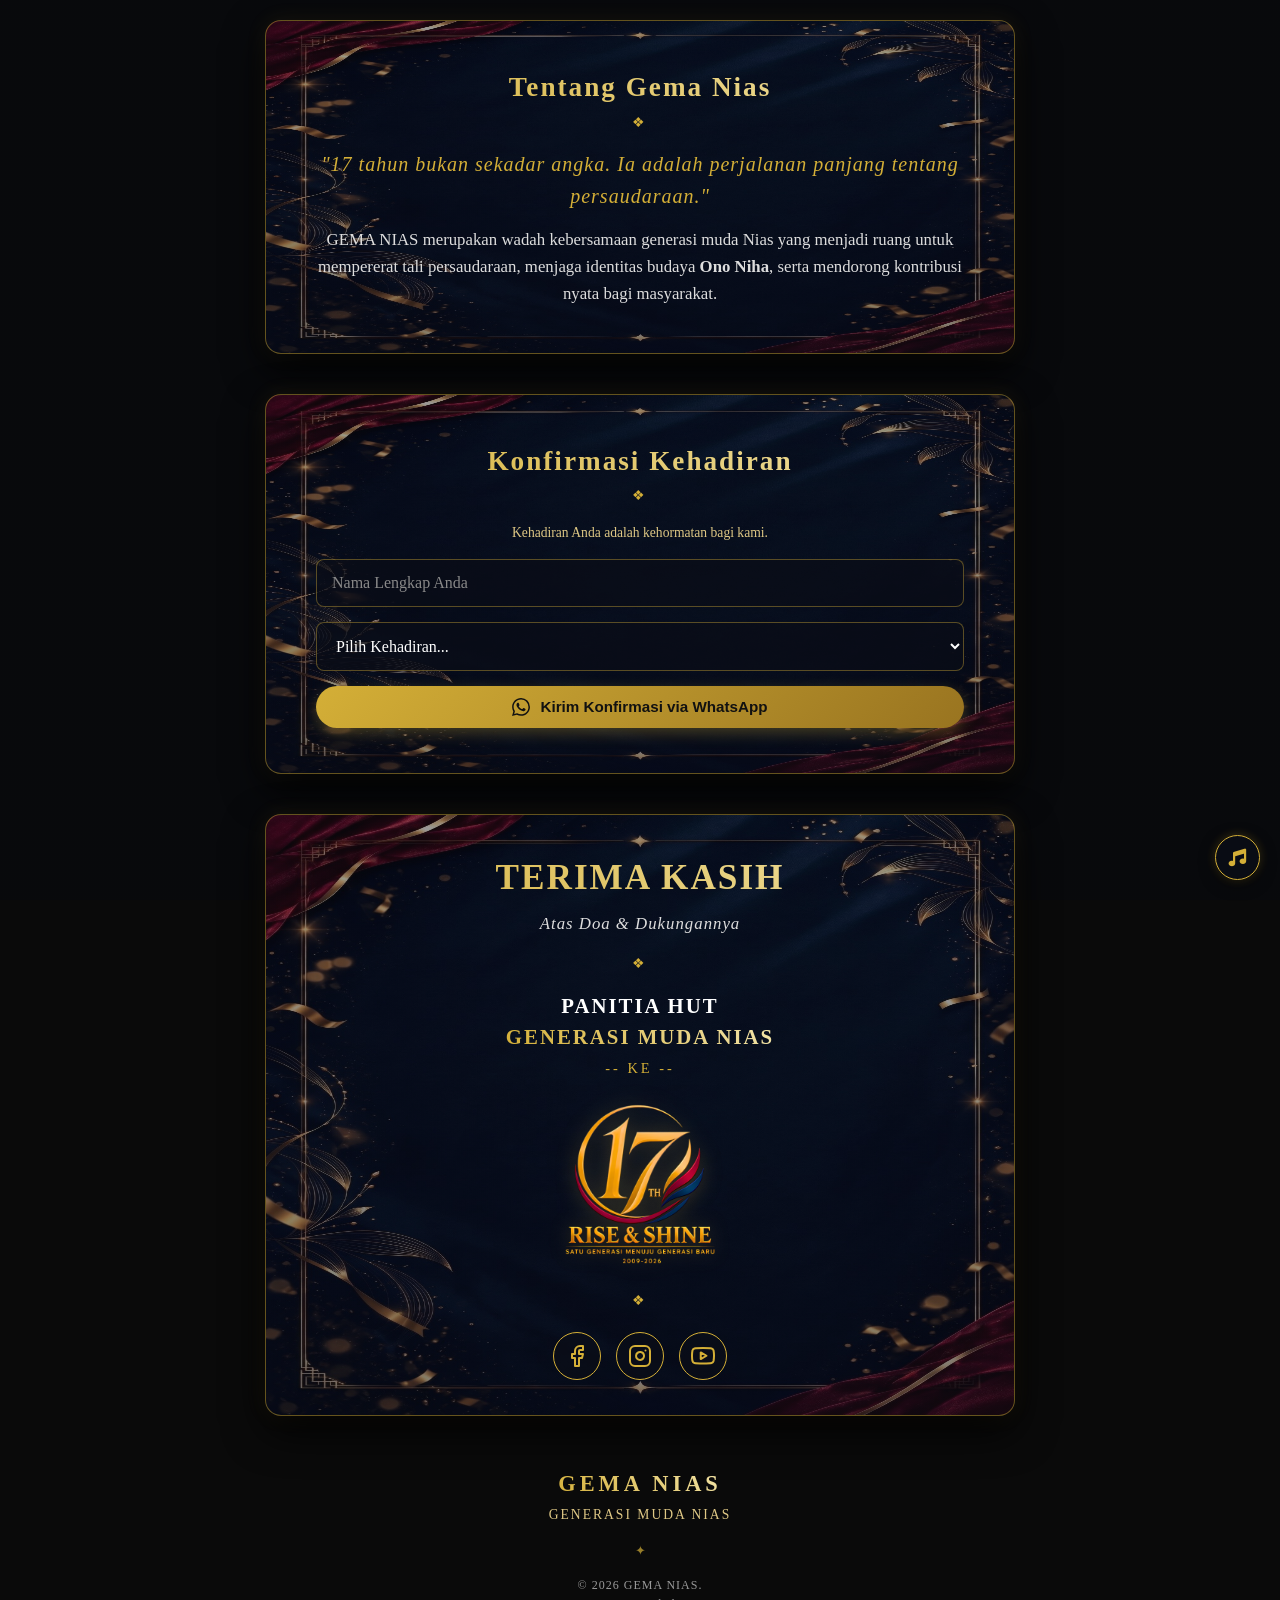
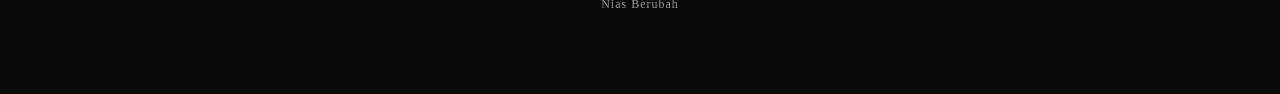
==== undangan.html @ 1c801df4 "Add files via upload" ====
<!DOCTYPE html>
<html lang="id">
<head>
    <meta charset="UTF-8">
    <meta name="viewport" content="width=device-width, initial-scale=1.0">
    <title>Perayaan HUT GEMA NIAS ke-17</title>
    <link rel="stylesheet" href="style.css">
    <link rel="stylesheet" href="https://cdnjs.cloudflare.com/ajax/libs/font-awesome/6.4.0/css/all.min.css">
</head>
<body>
 <!-- ISI UTAMA UNDANGAN -->
<main id="main-content" style="display: none;">
    
  <!-- SECTION 1: HERO / HALAMAN UTAMA SETELAH DIBUKA -->
<section class="main-hero reveal">
    <!-- Kartu Pembungkus Utama (Responsive untuk HP & Laptop) -->
    <div class="invitation-card">
        <div class="hero-content-box">
            
            <!-- 1. Judul Atas -->
            <span class="hero-subtitle">HARI ULANG TAHUN</span>
            <h1 class="hero-title gold-text">GENERASI MUDA NIAS</h1>
            <div class="divider-line"><span>-- KE 17 --</span></div>

            <!-- 2. Logo Besar dengan Lingkaran Emas Berputar -->
            <div class="hero-logo-container">
                <div class="gold-ring-glow"></div>
                <img src="assets/images/logo-hut-17.png" alt="Logo HUT GEMA NIAS 17" class="hero-main-logo">
            </div>

            <!-- 3. Animasi Pilar / Tema (Collaboration, Contribution, Celebration) -->
            <div class="animated-pillars">
                <span class="collab">COLLABORATION</span>
                <span class="dot">•</span>
                <span class="contrib">CONTRIBUTION</span>
                <span class="dot">•</span>
                <span class="celeb">CELEBRATION</span>
            </div>

            <!-- 4. Tanggal Acara -->
            <div class="event-date-badge">
                <i class="fa-solid fa-calendar-days"></i> 28 Oktober 2026
            </div>

        </div>
    </div>
</section>
 <!-- SECTION 2: JADWAL ACARA & COUNTDOWN -->
    <section class="full-screen-section reveal">
        <div class="invitation-card">
            
            <h2 class="section-heading gold-text">Acara Puncak</h2>
            <div class="divider-line"><span>❖</span></div>

         <!-- Detail Acara & Lokasi -->
<div class="event-details-box">
    <div class="event-item">
        <div class="event-icon-svg">
            <!-- Ikon Kalender Emas -->
            <svg viewBox="0 0 24 24" fill="none" stroke="currentColor" stroke-width="2" stroke-linecap="round" stroke-linejoin="round"><rect x="3" y="4" width="18" height="18" rx="2" ry="2"></rect><line x1="16" y1="2" x2="16" y2="6"></line><line x1="8" y1="2" x2="8" y2="6"></line><line x1="3" y1="10" x2="21" y2="10"></line><path d="M8 14h.01M12 14h.01M16 14h.01M8 18h.01M12 18h.01M16 18h.01"/></svg>
        </div>
        <div class="event-text">
            <h4>HARI / TANGGAL</h4>
            <p>Sabtu, 14 November 2026</p>
        </div>
    </div>

    <div class="event-item">
        <div class="event-icon-svg">
            <!-- Ikon Jam Emas -->
            <svg viewBox="0 0 24 24" fill="none" stroke="currentColor" stroke-width="2" stroke-linecap="round" stroke-linejoin="round"><circle cx="12" cy="12" r="10"></circle><polyline points="12 6 12 12 16 14"></polyline></svg>
        </div>
        <div class="event-text">
            <h4>WAKTU</h4>
            <p>13.00 WIB - Selesai</p>
        </div>
    </div>

    <div class="event-item">
        <div class="event-icon-svg">
            <!-- Ikon Lokasi / Peta Emas -->
            <svg viewBox="0 0 24 24" fill="none" stroke="currentColor" stroke-width="2" stroke-linecap="round" stroke-linejoin="round"><path d="M21 10c0 7-9 13-9 13s-9-6-9-13a9 9 0 0 1 18 0z"></path><circle cx="12" cy="10" r="3"></circle></svg>
        </div>
        <div class="event-text">
            <h4>LOKASI</h4>
            <p>City Harvest Church Medan<br><small>Jl. Harmonika Baru No 52, Padang Bulan</small></p>
        </div>
    </div>

    <!-- Tombol Google Maps Resmi -->
    <a href="https://www.google.com/maps/place/CITY+HARVEST+Church+MEDAN/@3.5554095,98.6434655,911m/data=!3m2!1e3!4b1!4m6!3m5!1s0x30312f003a114291:0x9191488897e44b9!8m2!3d3.5554095!4d98.6460404!16s%2Fg%2F11y3rdqqyr?entry=ttu&g_ep=EgoyMDI2MTEwOS4wIKXMDSoASAFQAw%3D%3D" target="_blank" class="btn-location">
        <svg style="width:16px; height:16px; margin-right:6px;" viewBox="0 0 24 24" fill="none" stroke="currentColor" stroke-width="2.5"><polygon points="3 6 9 3 15 6 21 3 21 18 15 21 9 18 3 21"></polygon><line x1="9" y1="3" x2="9" y2="18"></line><line x1="15" y1="6" x2="15" y2="21"></line></svg>
        Lihat Lokasi (Google Maps)
    </a>
</div>
          <!-- KOTAK COUNTDOWN TIMER KONTEN 2 -->
<div class="countdown-wrapper">
    <h3 class="countdown-title">Menuju Hari Puncak</h3>
    <div class="timer-grid">
        <div class="timer-box">
            <span id="days-2" class="timer-number">00</span>
            <span class="timer-label">Hari</span>
        </div>
        <div class="timer-box">
            <span id="hours-2" class="timer-number">00</span>
            <span class="timer-label">Jam</span>
        </div>
        <div class="timer-box">
            <span id="minutes-2" class="timer-number">00</span>
            <span class="timer-label">Menit</span>
        </div>
        <div class="timer-box">
            <span id="seconds-2" class="timer-number">00</span>
            <span class="timer-label">Detik</span>
        </div>
    </div>
    <p class="countdown-subtitle">Menuju HUT Gema Nias ke-17</p>
</div>
    </section>


    <!-- SECTION 3: GIFT / AMPLOP DIGITAL -->
    <section class="full-screen-section reveal">
        <div class="invitation-card">
            
            <h2 class="section-heading gold-text">GIFT</h2>
            <div class="divider-line"><span>❖</span></div>
            
            <p class="gift-description">
                Doa restu Anda merupakan karunia yang sangat berarti bagi kami. Namun jika Anda ingin memberikan tanda kasih atau dukungan dana untuk menyukseskan HUT Gema Nias ke-17, dapat disalurkan melalui:
            </p>

            <!-- Kartu Rekening Mandiri ala ATM -->
            <div class="atm-card">
                <div class="atm-header">
                    <span class="atm-bank">BANK MANDIRI</span>
                    <i class="fa-solid fa-credit-card"></i>
                </div>
                <div class="atm-body">
                    <p class="atm-label">Nomor Rekening</p>
                    <p id="rekening-num" class="atm-number">1060020916790</p>
                    <div class="atm-footer-info">
                        <span class="atm-holder">a.n. Irmina Jesiska Putri Bate'e</span>
                    </div>
                </div>
                <!-- Tombol Salin -->
                <button class="btn-salin" onclick="salinRekening()">
                    <i class="fa-regular fa-copy"></i> Salin Nomor Rekening
                </button>
            </div>

            <!-- Bagian QRIS -->
            <div class="qris-container">
                <p class="qris-title">Atau Scan QRIS</p>
                <div class="qris-image-box">
                    <!-- Ganti dengan nama file gambar QRIS Anda di folder assets/images/ -->
                    <img src="assets/images/qrish.png" alt="QRIS Gema Nias" id="qris-img" class="qris-img">
                </div>
                <!-- Tombol Unduh QRIS -->
                <a href="assets/images/qrish.png" download="QRIS-HUT17-GEMA-NIAS.png" class="btn-download-qris">
                    <i class="fa-solid fa-download"></i> Unduh Gambar QRIS
                </a>
            </div>

        </div>
    </section>


    <!-- SECTION 4: GALLERY / GALERI FOTO -->
    <section class="full-screen-section reveal">
        <div class="invitation-card gallery-card">
            
            <h2 class="section-heading gold-text">GALLERY</h2>
            <div class="divider-line"><span>❖</span></div>
            
            <p class="gallery-subtitle">Momen Kebersamaan & Perjalanan Gema Nias</p>

            <!-- Container Slider Galeri -->
            <div class="gallery-slider-container">
                  <div class="gallery-track" id="galleryTrack">
                    <!-- 15 Foto Galeri (Ganti nama file foto sesuai dengan file Anda di assets/images/) -->
                    <div class="gallery-slide"><img src="assets/images/ketiga.png" alt="Galeri 1"></div>
                    <div class="gallery-slide"><img src="assets/images/kedua.png" alt="Galeri 2"></div>
                    <div class="gallery-slide"><img src="assets/images/pertama.png" alt="Galeri 3"></div>
                    <div class="gallery-slide"><img src="assets/images/4.png" alt="Galeri 4"></div>
                    <div class="gallery-slide"><img src="assets/images/5.png" alt="Galeri 5"></div>
                    <div class="gallery-slide"><img src="assets/images/6.png" alt="Galeri 6"></div>
                    <div class="gallery-slide"><img src="assets/images/7.png" alt="Galeri 7"></div>
                    <div class="gallery-slide"><img src="assets/images/8.png" alt="Galeri 8"></div>
                    <div class="gallery-slide"><img src="assets/images/9.png" alt="Galeri 9"></div>
                    <div class="gallery-slide"><img src="assets/images/10.png" alt="Galeri 10"></div>
                    <div class="gallery-slide"><img src="assets/images/11.png" alt="Galeri 11"></div>
                    <div class="gallery-slide"><img src="assets/images/12.png" alt="Galeri 12"></div>
                    <div class="gallery-slide"><img src="assets/images/13.png" alt="Galeri 13"></div>
                    <div class="gallery-slide"><img src="assets/images/14.png" alt="Galeri 14"></div>
                    <div class="gallery-slide"><img src="assets/images/15.png" alt="Galeri 15"></div>
                </div>

             <!-- Tombol Navigasi Panah (< dan >) Menggunakan SVG -->
<button class="gallery-btn prev-btn" onclick="moveSlide(-1)">
    <svg viewBox="0 0 24 24" fill="none" stroke="currentColor" stroke-width="3" stroke-linecap="round" stroke-linejoin="round">
        <polyline points="15 18 9 12 15 6"></polyline>
    </svg>
</button>
<button class="gallery-btn next-btn" onclick="moveSlide(1)">
    <svg viewBox="0 0 24 24" fill="none" stroke="currentColor" stroke-width="3" stroke-linecap="round" stroke-linejoin="round">
        <polyline points="9 18 15 12 9 6"></polyline>
    </svg>
</button>

          <!-- Indikator Angka & Titik-titik (Dots) -->
            <div class="gallery-footer-nav">
                <div class="gallery-counter">
                    <span id="currentSlideNum">1</span> / 15
                </div>
                
                <!-- 15 Titik Indikator Manual (DIJAMIN MUNCUL) -->
                <div class="gallery-dots">
                    <div class="dot active" onclick="jumpSlide(0)"></div>
                    <div class="dot" onclick="jumpSlide(1)"></div>
                    <div class="dot" onclick="jumpSlide(2)"></div>
                    <div class="dot" onclick="jumpSlide(3)"></div>
                    <div class="dot" onclick="jumpSlide(4)"></div>
                    <div class="dot" onclick="jumpSlide(5)"></div>
                    <div class="dot" onclick="jumpSlide(6)"></div>
                    <div class="dot" onclick="jumpSlide(7)"></div>
                    <div class="dot" onclick="jumpSlide(8)"></div>
                    <div class="dot" onclick="jumpSlide(9)"></div>
                    <div class="dot" onclick="jumpSlide(10)"></div>
                    <div class="dot" onclick="jumpSlide(11)"></div>
                    <div class="dot" onclick="jumpSlide(12)"></div>
                    <div class="dot" onclick="jumpSlide(13)"></div>
                    <div class="dot" onclick="jumpSlide(14)"></div>
                </div>
            </div>

        </div>
    </section>
</main>
      
 
      <!-- SECTION 5: TENTANG GEMA NIAS -->
    <section class="full-screen-section reveal">
        <div class="invitation-card">
            <h2 class="section-heading gold-text">Tentang Gema Nias</h2>
            <div class="divider-line"><span>❖</span></div>
            
            <p class="about-quote">"17 tahun bukan sekadar angka. Ia adalah perjalanan panjang tentang persaudaraan."</p>
            
            <p class="about-desc">
                GEMA NIAS merupakan wadah kebersamaan generasi muda Nias yang menjadi ruang untuk mempererat tali persaudaraan, menjaga identitas budaya <strong>Ono Niha</strong>, serta mendorong kontribusi nyata bagi masyarakat.
            </p>
        </div>
    </section>

    <!-- SECTION 6: KONFIRMASI KEHADIRAN (RSVP) -->
    <section class="full-screen-section reveal">
        <div class="invitation-card">
            <h2 class="section-heading gold-text">Konfirmasi Kehadiran</h2>
            <div class="divider-line"><span>❖</span></div>
            
            <p class="rsvp-subtitle">Kehadiran Anda adalah kehormatan bagi kami.</p>
            
            <form id="rsvp-form" class="rsvp-form">
                <div class="input-group">
                    <input type="text" id="rsvp-name" placeholder="Nama Lengkap Anda" required>
                </div>
                <div class="input-group">
                    <select id="rsvp-status" required>
                        <option value="" disabled selected>Pilih Kehadiran...</option>
                        <option value="Hadir">Sedia Hadir</option>
                        <option value="Tidak Hadir">Maaf, Tidak Bisa Hadir</option>
                    </select>
                </div>
                <button type="submit" class="btn-rsvp">
                    <svg viewBox="0 0 24 24" fill="currentColor" width="18" height="18">
                        <path d="M17.472 14.382c-.297-.149-1.758-.867-2.03-.967-.273-.099-.471-.148-.67.15-.197.297-.767.966-.94 1.164-.173.199-.347.223-.644.075-.297-.15-1.255-.463-2.39-1.475-.888-.788-1.487-1.761-1.66-2.059-.173-.297-.018-.458.13-.606.134-.133.298-.347.446-.52.149-.174.198-.298.298-.497.099-.198.05-.371-.025-.52-.075-.149-.669-1.612-.916-2.207-.242-.579-.487-.5-.669-.51a12.8 12.8 0 0 0-.57-.01c-.198 0-.52.074-.792.372-.272.297-1.04 1.016-1.04 2.479 0 1.462 1.065 2.875 1.213 3.074.149.198 2.096 3.2 5.077 4.487.709.306 1.262.489 1.694.625.712.227 1.36.195 1.871.118.571-.085 1.758-.719 2.006-1.413.248-.694.248-1.289.173-1.413-.074-.124-.272-.198-.57-.347m-5.421 7.403h-.004a9.87 9.87 0 0 1-5.031-1.378l-.361-.214-3.741.982.998-3.648-.235-.374a9.86 9.86 0 0 1-1.51-5.26c.001-5.45 4.436-9.884 9.888-9.884 2.64 0 5.122 1.03 6.988 2.898a9.825 9.825 0 0 1 2.893 6.994c-.003 5.45-4.437 9.884-9.885 9.884m8.413-18.297A11.815 11.815 0 0 0 12.052 0C5.495 0 .16 5.335.157 11.892c0 2.096.547 4.142 1.588 5.945L.057 24l6.305-1.654a11.882 11.882 0 0 0 5.683 1.448h.005c6.554 0 11.89-5.335 11.893-11.893a11.821 11.821 0 0 0-3.48-8.413Z"/>
                    </svg>
                    Kirim Konfirmasi via WhatsApp
                </button>
            </form>
        </div>
    </section>

        <!-- SECTION 5: PENUTUP / TERIMA KASIH -->
    <section class="full-screen-section reveal">
        <div class="invitation-card closing-card">
            
            <h2 class="thank-you-heading gold-text">Terima Kasih</h2>
            <p class="thank-you-sub">Atas Doa & Dukungannya</p>
            
            <div class="divider-line" style="margin: 15px 0;"><span>❖</span></div>
            
            <h3 class="committee-text">PANITIA HUT<br><span class="gold-text">GENERASI MUDA NIAS</span></h3>
            <p class="ke-text">-- KE --</p>

            <!-- Logo GEMA NIAS 17 -->
            <div class="closing-logo-container">
                <img src="assets/images/logo-hut-17.png" alt="Logo HUT GEMA NIAS 17" class="closing-logo">
            </div>

            <div class="divider-line" style="margin: 15px 0;"><span>❖</span></div>

           <!-- Ikon Media Sosial Menggunakan SVG (Dijamin Muncul) -->
            <div class="social-media-links">
                
                <!-- Ikon Facebook -->
                <a href="#" target="_blank" class="social-icon" title="Facebook">
                    <svg viewBox="0 0 24 24" fill="none" stroke="currentColor" stroke-width="2" stroke-linecap="round" stroke-linejoin="round">
                        <path d="M18 2h-3a5 5 0 0 0-5 5v3H7v4h3v8h4v-8h3l1-4h-4V7a1 1 0 0 1 1-1h3z"></path>
                    </svg>
                </a>
                
                <!-- Ikon Instagram -->
                <a href="#" target="_blank" class="social-icon" title="Instagram">
                    <svg viewBox="0 0 24 24" fill="none" stroke="currentColor" stroke-width="2" stroke-linecap="round" stroke-linejoin="round">
                        <rect x="2" y="2" width="20" height="20" rx="5" ry="5"></rect>
                        <path d="M16 11.37A4 4 0 1 1 12.63 8 4 4 0 0 1 16 11.37z"></path>
                        <line x1="17.5" y1="6.5" x2="17.51" y2="6.5"></line>
                    </svg>
                </a>
                
                <!-- Ikon YouTube -->
                <a href="#" target="_blank" class="social-icon" title="YouTube">
                    <svg viewBox="0 0 24 24" fill="none" stroke="currentColor" stroke-width="2" stroke-linecap="round" stroke-linejoin="round">
                        <path d="M22.54 6.42a2.78 2.78 0 0 0-1.94-2C18.88 4 12 4 12 4s-6.88 0-8.6.46a2.78 2.78 0 0 0-1.94 2A29 29 0 0 0 1 11.75a29 29 0 0 0 .46 5.33A2.78 2.78 0 0 0 3.4 19c1.72.46 8.6.46 8.6.46s6.88 0 8.6-.46a2.78 2.78 0 0 0 1.94-2 29 29 0 0 0 .46-5.33 29 29 0 0 0-.46-5.33z"></path>
                        <polygon points="9.75 15.02 15.5 11.75 9.75 8.48 9.75 15.02"></polygon>
                    </svg>
                </a>

            </div>

        </div>
    </section>

       <!-- FOOTER / CATATAN KAKI -->
        <footer class="footer-section reveal">
            <h2 class="gold-text footer-title">GEMA NIAS</h2>
            <p class="footer-subtitle">Generasi Muda Nias</p>
            <div class="footer-divider"><span>✦</span></div>
            <p class="footer-copy">© 2026 GEMA NIAS.<br>Nias Berubah</p>
        </footer>
    </div>


    <!-- Audio Isi -->
    <audio id="bg-music" src="assets/audio/ono-niha.mp3" preload="auto" loop></audio>
    <button id="music-btn" class="music-toggle" title="Putar / Jeda Musik"><i class="fa-solid fa-music"></i></button>

    <script src="script.js"></script>
</body>
</html>
---- style.css ----
:root {
    --gold-primary: #D4AF37;
    --gold-light: #F3E5AB;
    --dark-bg: #0a0a0a;
    --text-light: #e0e0e0;
}

/* Fix Universal Selector */
* { 
    margin: 0; 
    padding: 0; 
    box-sizing: border-box; 
}

body { 
    font-family: 'Montserrat', sans-serif; 
    background-color: var(--dark-bg); 
    color: var(--text-light); 
    overflow-x: hidden; 
    line-height: 1.6;
}
/* --- BACKGROUND UTAMA BODY MENGGUNAKAN GAMBAR --- */
body {
    margin: 0;
    padding: 0;
    width: 100vw;
    min-height: 100vh;
    /* Memasang gambar background di seluruh body halaman */
    background-image: linear-gradient(rgba(5, 8, 15, 0.4), rgba(5, 8, 15, 0.4)), url('assets/images/lompat-batu-dekstop.jpg');
    background-size: cover;
    background-position: center;
    background-repeat: no-repeat;
    background-attachment: fixed; /* Membuat background tetap diam saat di-scroll */
    color: #fff;
    font-family: 'Cinzel', 'Times New Roman', serif;
    overflow-x: hidden;
}

/* --- PERBAIKAN JARAK ANTAR SECTION AGAR RAPAT & TIDAK KOSONG --- */
/* --- SECTION DIBUAT RAPAT DAN ELEGAN TANPA SPASI HITAM --- */
.full-screen-section {
    position: relative;
    width: 100%;
    min-height: auto;           /* Hapus paksaan 100vh agar tinggi menyesuaikan isi kartu */
    padding: 20px 15px;         /* Jarak atas dan bawah dibuat tipis */
    background: transparent;    /* Menyatukan background body */
    display: flex;
    align-items: center;
    justify-content: center;
    box-sizing: border-box;
}

/* Mengatur kontainer utama agar tidak ada jarak spasi hitam berlebih */
#main-content {
    width: 100%;
    display: none; /* Diatur otomatis oleh JS routing */
}

h1, h2 { 
    font-family: 'Playfair Display', serif; 
    font-weight: 700; 
}

.gold-text { 
    background: linear-gradient(45deg, var(--gold-primary), var(--gold-light));
    -webkit-background-clip: text;
    -webkit-text-fill-color: transparent;
}

/* --- COVER SECTION --- */

.cover-section { 
   
    min-height: 100dvh; /* Menggunakan dvh agar pas penuh di layar browser HP */
    display: flex; 
    align-items: center; 
    justify-content: center; 
    text-align: center; 
    padding: 35px 15px;
    overflow: hidden; 
    background-color: transparent;
}
/* --- KUNCI SCROLL DI HALAMAN UTAMA (COVER) --- */
body.cover-body {
    overflow: hidden; /* Mencegah halaman bisa digeser/scroll ke bawah */
    height: 100vh;    /* Pas memenuhi tinggi layar */
    margin: 0;
}

.cover-section {
    position: fixed;
    top: 0;
    left: 0;
    width: 100%;
    height: 100vh;
    overflow-y: auto; /* Agar konten di dalam cover tetap bisa digulir jika layarnya kecil */
    z-index: 9999;
}
/* Background Cover Cerah (Warna Asli Tanpa Overlay Gelap) */
.cover-bg-image {
    position: absolute;
    top: 0; left: 0; 
    width: 100%; height: 100%;
    background-size: cover;
    background-position: center;
    background-repeat: no-repeat;
    z-index: -1;
    transition: background-image 0.5s ease-in-out;
}
.cover-content {
    width: 100%;
    max-width: 750px;
    margin: auto;
}
/* Menghapus lapisan linear-gradient gelap */
.cover-bg-image::after {
    display: none;
}

/* Tipografi Cover & Text Shadows untuk Kontras Kecerahan */
.cover-content h1 { 
    font-size: clamp(1.05rem, 4.2vw, 2.8rem); /* Mengecil otomatis di layar sempit */
    color: var(--gold-primary); 
    letter-spacing: 0.8px; 
    margin: 6px 0; 
    text-transform: uppercase;
    white-space: nowrap;
    text-shadow: 0 4px 15px rgba(0, 0, 0, 0.85), 0 2px 4px rgba(0, 0, 0, 0.9);
}
.cover-content h1 {
    white-space: nowrap;
}
.cover-content h1 span {
    display: block;
    font-size: clamp(0.95rem, 3.5vw, 2rem);
    color: #fff;
    font-weight: 400;
    font-style: italic;
    margin-top: 2px;
}

.subtitle { 
    font-size: 1rem; 
    letter-spacing: 4px; 
    text-transform: uppercase; 
    color: var(--gold-light); 
    text-shadow: 0 2px 8px rgba(0, 0, 0, 0.85);
}

/* Box Tamu Undangan */
.guest-box {
    margin: 30px auto; 
    padding: 20px 40px;
    background: rgba(10, 10, 10, 0.65);
    border: 1px solid rgba(212, 175, 55, 0.5);
    border-radius: 12px;
    backdrop-filter: blur(8px);
    box-shadow: 0 10px 30px rgba(0, 0, 0, 0.6);
    max-width: 90%;
}

.guest-text { 
    font-size: 0.85rem; 
    letter-spacing: 1px; 
    margin-bottom: 5px; 
    text-shadow: 0 1px 4px rgba(0, 0, 0, 0.8);
}

.guest-box h2 { 
    font-size: 1.8rem; 
    color: #fff; 
    text-shadow: 0 2px 6px rgba(0, 0, 0, 0.8);
}

/* --- BUTTONS --- */
.btn-primary {
    background: rgba(10, 10, 10, 0.5);
    color: var(--gold-primary);
    border: 1px solid var(--gold-primary);
    padding: 15px 40px;
    font-family: 'Montserrat', sans-serif;
    font-size: 1rem; 
    letter-spacing: 2px;
    border-radius: 30px; 
    cursor: pointer;
    transition: all 0.4s ease;
    text-transform: uppercase;
    backdrop-filter: blur(4px);
    box-shadow: 0 4px 15px rgba(0, 0, 0, 0.5);
}

.btn-primary:hover {
    background: var(--gold-primary); 
    color: var(--dark-bg);
    box-shadow: 0 0 25px rgba(212, 175, 55, 0.7);
    transform: translateY(-3px);
}

/* --- ANIMASI TEKS MASUK (FADE UP) --- */
.fade-up { 
    opacity: 0; 
    transform: translateY(30px); 
    animation: fadeUpAnim 1s forwards cubic-bezier(0.2, 0.8, 0.2, 1); 
}
.delay-1 { animation-delay: 0.2s; }
.delay-2 { animation-delay: 0.4s; }
.delay-3 { animation-delay: 0.6s; }
.delay-4 { animation-delay: 0.8s; }

@keyframes fadeUpAnim {
    to { opacity: 1; transform: translateY(0); }
}

/* --- MAIN CONTENT & SCROLL REVEAL --- */
section { 
    padding: 100px 20px; 
    max-width: 800px; 
    margin: auto; 
    text-align: center; 
}

.lead-text { 
    font-size: 1.2rem; 
    font-style: italic; 
    color: var(--gold-light); 
    margin-bottom: 20px; 
}

/* Efek Kaca (Glassmorphism) & Ornamen Aksen Sudut */
.glass-panel {
    position: relative;
    background: rgba(255, 255, 255, 0.03);
    border: 1px solid rgba(212, 175, 55, 0.25);
    backdrop-filter: blur(10px);
    border-radius: 20px;
    padding: 50px 30px;
    box-shadow: 0 20px 40px rgba(0, 0, 0, 0.6);
}

.glass-panel::before, 
.glass-panel::after {
    content: '';
    position: absolute;
    width: 15px;
    height: 15px;
    border-color: var(--gold-primary);
    border-style: solid;
}

.glass-panel::before {
    top: 10px; 
    left: 10px;
    border-width: 2px 0 0 2px;
}

.glass-panel::after {
    bottom: 10px; 
    right: 10px;
    border-width: 0 2px 2px 0;
}

/* Scroll Animasi */
.reveal {
    opacity: 0;
    transform: translateY(40px); /* Mulai dari posisi sedikit di bawah */
    transition: opacity 0.8s cubic-bezier(0.16, 1, 0.3, 1), transform 0.8s cubic-bezier(0.16, 1, 0.3, 1);
}

.reveal.active { 
    opacity: 1; 
    transform: translateY(0); 
}

/* --- FORM & COUNTDOWN --- */
.timer-grid { 
    display: flex; 
    justify-content: center; 
    gap: 15px; 
    margin-top: 30px; 
}

.time-box { 
    background: rgba(0, 0, 0, 0.6); 
    border: 1px solid var(--gold-primary); 
    padding: 15px; 
    border-radius: 10px; 
    min-width: 80px; 
}

.time-box span { 
    display: block; 
    font-size: 2rem; 
    font-family: 'Playfair Display', serif; 
    color: var(--gold-primary); 
}

form { 
    display: flex; 
    flex-direction: column; 
    gap: 15px; 
    margin-top: 30px; 
}

input, select { 
    padding: 15px; 
    background: rgba(0, 0, 0, 0.4); 
    border: 1px solid rgba(255, 255, 255, 0.2); 
    color: #fff; 
    font-family: 'Montserrat', sans-serif; 
    border-radius: 8px; 
    outline: none;
}

input:focus, select:focus { 
    border-color: var(--gold-primary); 
}

/* Floating Music Toggle */
.music-toggle { 
    position: fixed; 
    bottom: 30px; 
    right: 30px; 
    z-index: 99; 
    width: 50px; 
    height: 50px; 
    border-radius: 50%; 
    background: rgba(212, 175, 55, 0.2); 
    border: 1px solid var(--gold-primary); 
    color: white; 
    cursor: pointer; 
    backdrop-filter: blur(5px); 
    animation: float 3s infinite ease-in-out; 
}

@keyframes float { 
    0% { transform: translateY(0); } 
    50% { transform: translateY(-10px); } 
    100% { transform: translateY(0); } 
}

/* Mobile Optimization */
@media (max-width: 430px) {
    .cover-content h1 { font-size: 2.2rem; }
    .cover-content h1 span { font-size: 1.5rem; }
    .timer-grid { gap: 10px; }
    .time-box { min-width: 60px; padding: 10px; }
    .time-box span { font-size: 1.5rem; }
}


/* --- WADAH LOGO DI TENGAH --- */
.logo-container {
    display: flex;
    justify-content: center;
    align-items: center;
    gap: 20px;
    margin-bottom: 15px;
}

.logo-img {
    height: 90px; /* Diperbesar agar lebih menonjol */
    width: auto;
    object-fit: contain;
    filter: drop-shadow(0 4px 10px rgba(0, 0, 0, 0.6));
    transition: transform 0.3s ease;
}
/* --- TIPOGRAFI & TEMA --- */
.cover-content h1 { 
    font-size: 2.8rem; 
    color: var(--gold-primary); 
    letter-spacing: 2px; 
    margin: 8px 0; 
    text-transform: uppercase;
    text-shadow: 0 4px 15px rgba(0, 0, 0, 0.85), 0 2px 4px rgba(0, 0, 0, 0.9);
}

.subtitle { 
    font-size: 0.95rem; 
    letter-spacing: 4px; 
    text-transform: uppercase; 
    color: var(--gold-light); 
    text-shadow: 0 2px 8px rgba(0, 0, 0, 0.85);
}

.theme-box {
    margin: 12px auto;
    padding: 8px 15px;
    border-top: 1px solid rgba(212, 175, 55, 0.4);
    border-bottom: 1px solid rgba(212, 175, 55, 0.4);
    max-width: 550px;
}

.theme-title {
    font-family: 'Playfair Display', serif;
    font-size: 1.25rem;
    font-weight: 700;
    letter-spacing: 2px;
    color: var(--gold-light);
    text-shadow: 0 2px 8px rgba(0, 0, 0, 0.9);
}

.theme-subtitle {
    font-size: 0.9rem;
    font-style: italic;
    color: #ffffff;
    margin-bottom: 4px;
    text-shadow: 0 2px 6px rgba(0, 0, 0, 0.9);
}

.pillars {
    font-size: 0.75rem;
    letter-spacing: 2px;
    text-transform: uppercase;
    color: var(--gold-primary);
    font-weight: 600;
}

/* --- COUNTDOWN TIMER COVER --- */
.cover-timer {
    display: flex;
    justify-content: center;
    gap: 10px;
    margin: 15px auto;
}

.cover-timer .time-box {
    background: linear-gradient(135deg, rgba(128, 0, 32, 0.8), rgba(10, 10, 30, 0.9));
    border: 1px solid var(--gold-primary);
    padding: 8px 12px;
    border-radius: 8px;
    min-width: 65px;
    box-shadow: 0 4px 15px rgba(0,0,0,0.5);
    backdrop-filter: blur(5px);
}

.cover-timer .time-box span {
    display: block;
    font-size: 1.4rem;
    font-family: 'Playfair Display', serif;
    color: var(--gold-light);
    font-weight: 700;
}

.cover-timer .time-box p {
    font-size: 0.7rem;
    color: #e0e0e0;
    text-transform: uppercase;
    margin: 0;
}

/* --- KOTAK NAMA TAMU & TOMBOL --- */
.guest-box {
    margin: 18px auto; 
    padding: 15px 30px;
    background: rgba(10, 10, 10, 0.65);
    border: 1px solid rgba(212, 175, 55, 0.5);
    border-radius: 12px;
    backdrop-filter: blur(8px);
    box-shadow: 0 10px 30px rgba(0, 0, 0, 0.6);
    max-width: 85%;
}

.guest-text { 
    font-size: 0.8rem; 
    letter-spacing: 1px; 
    margin-bottom: 4px; 
}

.guest-box h2 { 
    font-size: 1.6rem; 
    color: #fff; 
}

.btn-primary {
    background: rgba(10, 10, 10, 0.5);
    color: var(--gold-primary);
    border: 1px solid var(--gold-primary);
    padding: 12px 35px;
    font-family: 'Montserrat', sans-serif;
    font-size: 0.95rem; 
    letter-spacing: 2px;
    border-radius: 30px; 
    cursor: pointer;
    transition: all 0.4s ease;
    text-transform: uppercase;
    backdrop-filter: blur(4px);
    box-shadow: 0 4px 15px rgba(0, 0, 0, 0.5);
}

/* --- KHUSUS PENGATURAN HP / MOBILE (MAX-WIDTH: 430px) --- */
/* --- SPACING & JARAK ESTETIS KHUSUS HP (MAX-WIDTH: 767px) --- */
@media (max-width: 767px) {
    .cover-bg-image {
        background-size: 100% 100%; 
        background-position: center top;
    }

    .cover-section {
        padding: 20px 12px; 
        height: 100dvh; 
    }

    .logo-container {
        gap: 16px;
        margin-bottom: 10px; /* Memberikan jarak lega di bawah logo */
    }

    .logo-img { 
        height: 60px; 
    }

    .subtitle {
        font-size: 0.68rem;
        letter-spacing: 2.5px;
        margin-bottom: 4px;
    }

    .cover-content h1 { 
        font-size: clamp(1.15rem, 4.3vw, 1.45rem); 
        letter-spacing: 0.5px;
        margin: 6px 0 4px 0;
        padding: 0 5px;
    }

    .cover-content h1 span {
        font-size: clamp(1.02rem, 3.8vw, 1.3rem);
        margin-top: 3px;
    }

    .theme-box {
        margin: 10px auto; /* Jarak pas di atas & bawah kotak tema */
        padding: 6px 10px;
        max-width: 88%;
    }

    .theme-title {
        font-size: 0.85rem;
        letter-spacing: 1.5px;
    }

    .theme-subtitle {
        font-size: 0.68rem;
        margin-bottom: 2px;
    }

    .pillars {
        font-size: 0.55rem;
        letter-spacing: 1px;
    }

    .cover-timer {
        gap: 8px;
        margin: 12px auto; /* Jarak yang nyaman sebelum masuk kotak nama tamu */
    }

    .cover-timer .time-box { 
        min-width: 44px; 
        padding: 4px 2px; 
    }

    .cover-timer .time-box span { 
        font-size: 0.9rem; 
    }

    .cover-timer .time-box p {
        font-size: 0.52rem;
    }

    .guest-box {
        margin: 12px auto; /* Jarak pemisah yang rapi antara timer dan tombol */
        padding: 8px 14px;
        max-width: 85%;
    }

    .guest-text {
        font-size: 0.65rem;
        margin-bottom: 2px;
    }

    .guest-box h2 {
        font-size: 1.05rem;
    }

    .btn-primary {
        padding: 9px 22px;
        font-size: 0.72rem;
        margin-top: 6px;
    }
}

/* --- TOMBOL / LOGO MUSIK MELAYANG --- */
.music-toggle {
    position: fixed;
    bottom: 25px;
    right: 25px;
    z-index: 9999;
    background: linear-gradient(135deg, var(--gold-primary), #800020); /* Nuansa Emas & Maroon */
    color: #fff;
    border: 2px solid var(--gold-light);
    width: 50px;
    height: 50px;
    border-radius: 50%;
    display: flex;
    align-items: center;
    justify-content: center;
    font-size: 1.3rem;
    cursor: pointer;
    box-shadow: 0 4px 20px rgba(0, 0, 0, 0.6);
    transition: transform 0.3s ease, background 0.3s ease;
}

.music-toggle:hover {
    transform: scale(1.1);
}

/* Animasi Putar Saat Musik Menyala */
@keyframes spinLogo {
    0% { transform: rotate(0deg); }
    100% { transform: rotate(360deg); }
}

.music-toggle.playing {
    animation: spinLogo 4s linear infinite;
}
/* --- UKURAN LOGO UTAMA YANG RESPONSIF (HP & LAPTOP) --- */
.hero-logo-container {
    position: relative;
    width: 140px;  /* Ukuran default untuk HP */
    height: 140px;
    margin: 15px auto 25px auto;
    display: flex;
    align-items: center;
    justify-content: center;
}

.gold-ring-glow {
    position: absolute;
    width: 100%;
    height: 100%;
    border-radius: 50%;
    border: 2px dashed var(--gold-primary);
    box-shadow: 0 0 20px rgba(212, 175, 55, 0.4), inset 0 0 15px rgba(212, 175, 55, 0.3);
    animation: rotateRing 15s linear infinite;
}

@keyframes rotateRing {
    0% { transform: rotate(0deg); }
    100% { transform: rotate(360deg); }
}

.hero-main-logo {
    width: 110px;  /* Ukuran gambar logo di HP */
    height: 110px;
    object-fit: contain;
    filter: drop-shadow(0 4px 12px rgba(0,0,0,0.8));
    transition: transform 0.4s ease;
}

.hero-main-logo:hover {
    transform: scale(1.05);
}

/* --- PENYESUAIAN KHUSUS LAPTOP / LAYAR LEBIH BESAR --- */
@media (min-width: 768px) {
    .hero-logo-container {
        width: 190px;
        height: 190px;
    }
    
    .hero-main-logo {
        width: 150px;  /* Ukuran gambar logo pas di layar Laptop/PC */
        height: 150px;
    }
}

/* --- CONTAINER UTAMA & BACKGROUND KARTU --- */
.main-hero {
    position: relative;
    width: 100%;
    min-height: 100vh;
    /* Latar belakang luar menggunakan gambar yang sama dengan efek gelap & blur agar menyatu dan tidak kosong di laptop */
    background-image: linear-gradient(rgba(5, 8, 15, 0.85), rgba(5, 8, 15, 0.85)), url('assets/images/card.jpg');
    background-size: cover;
    background-position: center;
    display: flex;
    align-items: center;
    justify-content: center;
    padding: 25px 15px;
    overflow: hidden;
    color: #fff;
}
.main-hero {
   
    background-color: #05080f;
    display: flex;
    align-items: center;
    justify-content: center;
    padding: 20px;
    box-sizing: border-box;
    overflow-y: auto; /* Memastikan bisa di-scroll jika layar terlalu kecil */
    color: #fff;
}

/* --- KARTU UTAMA (RESPONSIF HP & LAPTOP) --- */
.invitation-card {
    position: relative;
    z-index: 2;
    background-image: linear-gradient(rgba(10, 15, 28, 0.4), rgba(10, 15, 28, 0.5)), url('assets/images/card.jpg');
    background-size: 100% 100%;
    background-position: center;
    background-repeat: no-repeat;
    border: 1px solid rgba(212, 175, 55, 0.45);
    border-radius: 16px;
    padding: 30px 20px;
    width: 100%;
    max-width: 420px;
    box-shadow: 0 15px 40px rgba(0, 0, 0, 0.85), 0 0 20px rgba(212, 175, 55, 0.1);
    text-align: center;
    margin: auto; /* Membantu memposisikan kartu tepat di tengah */
}

.hero-subtitle {
    font-size: 0.85rem;
    letter-spacing: 4px;
    color: #dfc885;
    font-weight: 500;
}

.hero-title {
    font-size: 1.8rem;
    font-weight: 700;
    letter-spacing: 2px;
    margin: 8px 0;
    background: linear-gradient(135deg, #fff 30%, var(--gold-primary) 100%);
    -webkit-background-clip: text;
    -webkit-text-fill-color: transparent;
}

.divider-line {
    font-size: 0.85rem;
    color: var(--gold-primary);
    margin-bottom: 15px;
    letter-spacing: 3px;
}

/* --- LOGO BESAR DENGAN LINGKARAN EMAS BERPUTAR --- */
.hero-logo-container {
    position: relative;
    width: 175px;  /* Pas untuk HP */
    height: 175px;
    margin: 15px auto 20px auto;
    display: flex;
    align-items: center;
    justify-content: center;
}

.gold-ring-glow {
    position: absolute;
    width: 100%;
    height: 100%;
    border-radius: 50%;
    border: 2px dashed var(--gold-primary);
    box-shadow: 0 0 20px rgba(212, 175, 55, 0.5), inset 0 0 15px rgba(212, 175, 55, 0.3);
    animation: rotateRing 18s linear infinite;
}

@keyframes rotateRing {
    0% { transform: rotate(0deg); }
    100% { transform: rotate(360deg); }
}

.hero-main-logo {
    width: 145px;  /* Ukuran pas agar tulisan di logo terbaca jelas */
    height: 145px;
    object-fit: contain;
    filter: drop-shadow(0 4px 12px rgba(0,0,0,0.8));
    transition: transform 0.4s ease;
}

.hero-main-logo:hover {
    transform: scale(1.05);
}

/* --- ANIMASI PILAR (WARNA-WARNI & ELEGAN) --- */
.animated-pillars {
    display: flex;
    justify-content: center;
    align-items: center;
    gap: 8px;
    font-size: 0.75rem;
    font-weight: 700;
    letter-spacing: 1.5px;
    margin-bottom: 20px;
    text-transform: uppercase;
    animation: fadeInPillars 1.5s ease-in-out infinite alternate;
}

.animated-pillars .collab { color: #4facfe; }   /* Biru Elegan */
.animated-pillars .contrib { color: #f6d365; }  /* Kuning Keemasan */
.animated-pillars .celeb { color: #ff6b6b; }    /* Merah Maroon/Coral */
.animated-pillars .dot { color: var(--gold-primary); opacity: 0.6; }

@keyframes fadeInPillars {
    0% { opacity: 0.75; transform: scale(0.98); }
    100% { opacity: 1; transform: scale(1); }
}

/* --- BADGE TANGGAL ACARA --- */
.event-date-badge {
    background: linear-gradient(135deg, var(--gold-primary), #997420);
    color: #111;
    font-weight: 700;
    padding: 10px 22px;
    border-radius: 30px;
    font-size: 0.85rem;
    letter-spacing: 2px;
    box-shadow: 0 4px 15px rgba(212, 175, 55, 0.4);
    display: inline-flex;
    align-items: center;
    gap: 8px;
}

/* --- PENYESUAIAN KHUSUS LAYAR LAPTOP / PC AGAR LEBIH LEBAR & TIDAK BANYAK KOSONG --- */
@media (min-width: 768px) {
    .main-hero {
        padding: 40px 30px;
    }

    .invitation-card {
        max-width: 780px; /* Diperlebar di layar laptop agar proporsional dan mengisi layar dengan megah */
        padding: 60px 50px;
    }

    .hero-title {
        font-size: 2.4rem;
    }

    .hero-logo-container {
        width: 220px;
        height: 220px;
    }

    .hero-main-logo {
        width: 185px;
        height: 185px;
    }

    .animated-pillars {
        font-size: 0.9rem;
        gap: 15px;
    }
}
/* --- KHUSUS LAPTOP / PC AGAR TIDAK GANTUNG --- */
@media (min-width: 900px) {
    .main-hero {
        background-image: radial-gradient(circle, rgba(15, 22, 38, 0.85) 0%, rgba(3, 5, 10, 0.95) 100%), url('assets/images/bg-card-hut17.jpg');
        background-size: cover;
        background-position: center;
        padding: 40px 20px;
        min-height: 100vh;
    }

    .invitation-card {
        max-width: 750px;      /* Lebar proporsional di layar laptop */
        padding: 45px 50px;    /* Padding atas-bawah disesuaikan agar tidak terlalu tinggi dan tidak gantung */
    }

    .hero-title {
        font-size: 2.1rem;
        margin: 6px 0;
    }

    .hero-logo-container {
        width: 175px;
        height: 175px;
        margin: 10px auto 15px auto;
    }

    .hero-main-logo {
        width: 145px;
        height: 145px;
    }

    .animated-pillars {
        font-size: 0.8rem;
        margin-bottom: 15px;
    }
}
/* --- SECTION KEDUA & KARTU ACARA --- */
.countdown-section {
    position: relative;
    width: 100%;
    min-height: 100vh;
    background-image: linear-gradient(rgba(5, 8, 15, 0.5), rgba(5, 8, 15, 0.5)), url('assets/images/bg-card-hut17.jpg');
    background-size: cover;
    background-position: center;
    display: flex;
    align-items: center;
    justify-content: center;
    padding: 40px 15px;
    box-sizing: border-box;
    color: #fff;
}

.section-heading {
    font-size: 1.5rem;
    font-weight: 700;
    letter-spacing: 2px;
    margin-bottom: 5px;
    font-family: serif;
}

/* Kotak Detail Jadwal */
.event-details-box {
    display: flex;
    flex-direction: column;
    gap: 15px;
    margin: 20px 0;
    text-align: left;
    background: rgba(10, 14, 23, 0.6);
    border: 1px solid rgba(212, 175, 55, 0.3);
    padding: 20px;
    border-radius: 12px;
}

.event-item {
    display: flex;
    align-items: center;
    gap: 15px;
}

.event-icon {
    width: 40px;
    height: 40px;
    background: rgba(212, 175, 55, 0.15);
    border: 1px solid var(--gold-primary);
    border-radius: 50%;
    display: flex;
    align-items: center;
    justify-content: center;
    color: var(--gold-primary);
    font-size: 1rem;
    flex-shrink: 0;
}

.event-text h4 {
    font-size: 0.8rem;
    color: #bfa15f;
    text-transform: uppercase;
    letter-spacing: 1px;
    margin-bottom: 2px;
}

.event-text p {
    font-size: 0.95rem;
    color: #fff;
    font-weight: 600;
    margin: 0;
}

.event-text small {
    color: #ccc;
    font-weight: 400;
    font-size: 0.8rem;
}

/* Tombol Lihat Lokasi */
.btn-location {
    display: block;
    width: 100%;
    background: linear-gradient(135deg, var(--gold-primary), #997420);
    color: #111;
    text-align: center;
    padding: 10px;
    border-radius: 25px;
    font-weight: 700;
    text-decoration: none;
    font-size: 0.85rem;
    letter-spacing: 1px;
    margin-top: 5px;
    box-shadow: 0 4px 15px rgba(212, 175, 55, 0.3);
    transition: transform 0.3s ease;
}

.btn-location:hover {
    transform: scale(1.02);
}

/* Kotak Countdown Timer */
.countdown-wrapper {
    margin-top: 25px;
    background: rgba(10, 14, 23, 0.6);
    border: 1px solid rgba(212, 175, 55, 0.3);
    padding: 20px;
    border-radius: 12px;
    text-align: center;
}

.countdown-title {
    font-size: 1rem;
    color: var(--gold-primary);
    letter-spacing: 2px;
    margin-bottom: 15px;
    text-transform: uppercase;
    font-family: serif;
}

.timer-grid {
    display: grid;
    grid-template-columns: repeat(4, 1fr);
    gap: 8px;
    margin-bottom: 12px;
}

.timer-box {
    background: rgba(212, 175, 55, 0.1);
    border: 1px solid rgba(212, 175, 55, 0.4);
    border-radius: 8px;
    padding: 10px 5px;
    text-align: center;
}

.timer-number {
    display: block;
    font-size: 1.2rem;
    font-weight: 700;
    color: var(--gold-primary);
}

.timer-label {
    font-size: 0.65rem;
    color: #ddd;
    text-transform: uppercase;
    letter-spacing: 1px;
}

.countdown-subtitle {
    font-size: 0.75rem;
    color: #bfa15f;
    font-style: italic;
    margin: 0;
}

/* --- PENYESUAIAN KHUSUS LAPTOP UNTUK SECTION 2 --- */
@media (min-width: 900px) {
    .countdown-section .invitation-card {
        max-width: 860px;
        padding: 50px 70px;
    }

    .section-heading {
        font-size: 1.8rem;
    }

    .event-details-box {
        padding: 25px 30px;
        gap: 20px;
    }

    .event-icon {
        width: 48px;
        height: 48px;
        font-size: 1.15rem;
    }

    .event-text p {
        font-size: 1.05rem;
    }

    .timer-number {
        font-size: 1.6rem;
    }

    .timer-label {
        font-size: 0.75rem;
    }
}

/* --- PERNAH-PERNIK CANTIK KONTEN 2 --- */
.section-heading {
    font-size: 1.4rem;
    font-weight: 700;
    letter-spacing: 2px;
    margin-bottom: 2px;
    font-family: serif;
    color: var(--gold-primary);
}

.event-details-box {
    display: flex;
    flex-direction: column;
    gap: 10px;
    margin: 12px 0;
    text-align: left;
    background: rgba(10, 14, 23, 0.7);
    border: 1px solid rgba(212, 175, 55, 0.35);
    padding: 14px 16px;
    border-radius: 12px;
    box-shadow: inset 0 0 15px rgba(0, 0, 0, 0.5);
}

/* --- GAYA IKON BARU (TANPA LINGKARAN KOTAK) --- */
.event-item {
    display: flex;
    align-items: center;
    gap: 15px;
    margin-bottom: 15px;
}

.event-icon-img {
    font-size: 1.8rem;
    color: var(--gold-primary);
    width: 40px;
    text-align: center;
    flex-shrink: 0;
    filter: drop-shadow(0 2px 5px rgba(212, 175, 55, 0.4));
}

.event-text h4 {
    font-size: 0.75rem;
    color: #dfc885;
    letter-spacing: 1.5px;
    margin-bottom: 2px;
}

.event-text p {
    font-size: 0.95rem;
    color: #fff;
    font-weight: 600;
    margin: 0;
}

.event-icon {
    width: 36px;
    height: 36px;
    background: rgba(212, 175, 55, 0.15);
    border: 1px solid var(--gold-primary);
    border-radius: 50%;
    display: flex;
    align-items: center;
    justify-content: center;
    color: var(--gold-primary);
    font-size: 0.9rem;
    flex-shrink: 0;
}


.event-text small {
    color: #ccc;
    font-weight: 400;
    font-size: 0.75rem;
}

/* Tombol Lokasi Cantik */
.btn-location {
    display: flex;
    align-items: center;
    justify-content: center;
    gap: 8px;
    width: 100%;
    background: linear-gradient(135deg, var(--gold-primary), #997420);
    color: #111;
    text-align: center;
    padding: 9px;
    border-radius: 25px;
    font-weight: 700;
    text-decoration: none;
    font-size: 0.8rem;
    letter-spacing: 1px;
    margin-top: 5px;
    box-shadow: 0 4px 15px rgba(212, 175, 55, 0.3);
    transition: transform 0.3s ease;
}

.btn-location:hover {
    transform: scale(1.02);
}

/* Kotak Countdown Bergerak */
.countdown-wrapper {
    margin-top: 12px;
    background: rgba(10, 14, 23, 0.7);
    border: 1px solid rgba(212, 175, 55, 0.35);
    padding: 14px;
    border-radius: 12px;
    text-align: center;
}

.countdown-title {
    font-size: 0.9rem;
    color: var(--gold-primary);
    letter-spacing: 2px;
    margin-bottom: 10px;
    text-transform: uppercase;
    font-family: serif;
}

.timer-grid {
    display: grid;
    grid-template-columns: repeat(4, 1fr);
    gap: 8px;
    margin-bottom: 8px;
}

.timer-box {
    background: rgba(212, 175, 55, 0.1);
    border: 1px solid rgba(212, 175, 55, 0.4);
    border-radius: 8px;
    padding: 8px 4px;
    text-align: center;
}

.timer-number {
    display: block;
    font-size: 1.15rem;
    font-weight: 700;
    color: var(--gold-primary);
    text-shadow: 0 0 10px rgba(212, 175, 55, 0.4);
}

.timer-label {
    font-size: 0.6rem;
    color: #ddd;
    text-transform: uppercase;
    letter-spacing: 1px;
}

.countdown-subtitle {
    font-size: 0.7rem;
    color: #bfa15f;
    font-style: italic;
    margin: 0;
}

/* --- PENYESUAIAN KHUSUS LAPTOP --- */
@media (min-width: 900px) {
    .section-heading {
        font-size: 1.7rem;
    }

    .event-details-box {
        padding: 20px 25px;
        gap: 16px;
        margin: 15px 0;
    }

    .event-icon {
        width: 44px;
        height: 44px;
        font-size: 1.05rem;
    }

    .event-text p {
        font-size: 1rem;
    }

    .timer-number {
        font-size: 1.5rem;
    }

    .timer-label {
        font-size: 0.7rem;
    }
}
.event-icon-svg {
    width: 34px;
    height: 34px;
    color: var(--gold-primary, #d4af37);
    flex-shrink: 0;
    display: flex;
    align-items: center;
    justify-content: center;
    filter: drop-shadow(0 2px 6px rgba(212, 175, 55, 0.45));
}

.event-icon-svg svg {
    width: 28px;
    height: 28px;
}

/* --- GAYA KONTEN 3: GIFT & REKENING --- */
.gift-description {
    font-size: 0.8rem;
    color: #ddd;
    line-height: 1.4;
    margin-bottom: 12px;
}

/* Kartu ATM Mandiri */
.atm-card {
    background: linear-gradient(135deg, #121824 0%, #1a2233 100%);
    border: 1px solid rgba(212, 175, 55, 0.4);
    border-radius: 12px;
    padding: 15px 20px;
    margin: 10px 0;
    text-align: left;
    box-shadow: 0 8px 25px rgba(0, 0, 0, 0.6);
}

.atm-header {
    display: flex;
    justify-content: space-between;
    align-items: center;
    color: var(--gold-primary);
    font-size: 0.85rem;
    font-weight: 700;
    letter-spacing: 1px;
    margin-bottom: 8px;
}

.atm-label {
    font-size: 0.65rem;
    color: #bfa15f;
    text-transform: uppercase;
    margin: 0;
}

.atm-number {
    font-size: 1.25rem;
    font-weight: 700;
    color: #fff;
    letter-spacing: 2px;
    margin: 4px 0;
    font-family: monospace;
}

.atm-holder {
    font-size: 0.75rem;
    color: #ccc;
}

/* Tombol Salin */
.btn-salin {
    margin-top: 10px;
    width: 100%;
    background: rgba(212, 175, 55, 0.15);
    border: 1px solid var(--gold-primary);
    color: var(--gold-primary);
    padding: 7px;
    border-radius: 6px;
    font-size: 0.75rem;
    font-weight: 600;
    cursor: pointer;
    transition: all 0.3s ease;
    display: flex;
    align-items: center;
    justify-content: center;
    gap: 6px;
}

.btn-salin:hover {
    background: var(--gold-primary);
    color: #111;
}

/* Kotak QRIS */
.qris-container {
    margin-top: 15px;
    background: rgba(10, 14, 23, 0.6);
    border: 1px solid rgba(212, 175, 55, 0.3);
    padding: 12px;
    border-radius: 10px;
    text-align: center;
}

.qris-title {
    font-size: 0.75rem;
    color: var(--gold-primary);
    text-transform: uppercase;
    letter-spacing: 1px;
    margin-bottom: 8px;
}

.qris-image-box {
    width: 110px;
    height: 110px;
    margin: 0 auto 8px auto;
    background: #fff;
    padding: 6px;
    border-radius: 8px;
    box-shadow: 0 4px 15px rgba(0, 0, 0, 0.5);
}

.qris-img {
    width: 100%;
    height: 100%;
    object-fit: contain;
    border-radius: 4px;
}

/* Tombol Unduh QRIS */
.btn-download-qris {
    display: inline-flex;
    align-items: center;
    justify-content: center;
    gap: 6px;
    background: linear-gradient(135deg, var(--gold-primary), #997420);
    color: #111;
    text-decoration: none;
    padding: 6px 14px;
    border-radius: 20px;
    font-size: 0.7rem;
    font-weight: 700;
    letter-spacing: 0.5px;
    box-shadow: 0 3px 10px rgba(212, 175, 55, 0.3);
    transition: transform 0.2s ease;
}

.btn-download-qris:hover {
    transform: scale(1.03);
}

/* --- PENYESUAIAN KHUSUS LAPTOP --- */
@media (min-width: 900px) {
    .gift-description {
        font-size: 0.9rem;
    }
    .atm-number {
        font-size: 1.5rem;
    }
    .qris-image-box {
        width: 130px;
        height: 130px;
    }
}

/* --- GAYA KONTEN 4: GALERI FOTO --- */
.gallery-subtitle {
    font-size: 0.75rem;
    color: #ddd;
    margin-bottom: 12px;
    letter-spacing: 1px;
}

.gallery-slider-container {
    position: relative;
    width: 100%;
    max-width: 400px;
    height: 230px;
    margin: 0 auto;
    overflow: hidden;
    border-radius: 10px;
    border: 1px solid rgba(212, 175, 55, 0.4);
    box-shadow: 0 8px 25px rgba(0, 0, 0, 0.7);
    background: #000;
}

.gallery-track {
    display: flex;
    width: 100%;
    height: 100%;
    transition: transform 0.4s ease-in-out;
}

.gallery-slide {
    min-width: 100%;
    height: 100%;
    display: flex;
    align-items: center;
    justify-content: center;
}

.gallery-slide img {
    width: 100%;
    height: 100%;
    object-fit: cover;
}


/* Tombol Panah Navigasi Galeri (Tanpa Lingkaran) */
.gallery-btn {
    position: absolute;
    top: 50%;
    transform: translateY(-50%);
    background: transparent; /* Hilangkan latar belakang lingkaran */
    border: none;            /* Hilangkan garis tepi */
    color: rgba(255, 255, 255, 0.6); /* Warna putih agak transparan saat diam */
    cursor: pointer;
    display: flex;
    align-items: center;
    justify-content: center;
    font-size: 1.8rem;       /* Perbesar ukuran panahnya */
    transition: all 0.3s ease;
    z-index: 5;
    padding: 10px;
    text-shadow: 2px 2px 5px rgba(0, 0, 0, 0.8); /* Tambahkan bayangan agar terlihat jelas di atas foto terang */
}

/* Saat disentuh atau disorot (hover) warnanya menyala emas */
.gallery-btn:hover {
    color: var(--gold-primary);
    transform: translateY(-50%) scale(1.2); /* Sedikit membesar saat disorot */
}

.prev-btn { left: 5px; }
.next-btn { right: 5px; }

/* Khusus Layar Laptop (Panah Lebih Besar) */
@media (min-width: 900px) {
    .gallery-btn {
        font-size: 2.2rem;
    }
}
/* Indikator Nomor Slide */
.gallery-counter {
    margin-top: 10px;
    font-size: 0.8rem;
    color: var(--gold-primary);
    letter-spacing: 2px;
    font-weight: 600;
}

/* --- PENYESUAIAN KHUSUS LAPTOP UNTUK GALERI --- */
@media (min-width: 900px) {
    .gallery-slider-container {
        max-width: 580px;
        height: 340px;
    }
    .gallery-btn {
        width: 40px;
        height: 40px;
        font-size: 1rem;
    }
    .gallery-subtitle {
        font-size: 0.85rem;
    }
}

/* --- GAYA GALERI FOTO & INDIKATOR TITIK --- */
.gallery-subtitle {
    font-size: 0.75rem;
    color: #ddd;
    margin-bottom: 10px;
    letter-spacing: 1px;
}

.gallery-slider-container {
    position: relative;
    width: 100%;
    max-width: 400px;
    height: 230px;
    margin: 0 auto;
    overflow: hidden;
    border-radius: 10px;
    border: 1px solid rgba(212, 175, 55, 0.4);
    box-shadow: 0 8px 25px rgba(0, 0, 0, 0.7);
    background: #000;
}

.gallery-track {
    display: flex;
    width: 100%;
    height: 100%;
    transition: transform 0.4s ease-in-out;
}

.gallery-slide {
    min-width: 100%;
    height: 100%;
    display: flex;
    align-items: center;
    justify-content: center;
}

.gallery-slide img {
    width: 100%;
    height: 100%;
    object-fit: cover;
}

/* --- TOMBOL PANAH GALERI (MEMAKSA HILANGKAN LINGKARAN) --- */
.gallery-btn {
    position: absolute;
    top: 50%;
    transform: translateY(-50%);
    background: transparent !important;       /* Paksa latar belakang hilang */
    background-color: transparent !important; /* Paksa warna latar hilang */
    border: none !important;                  /* Paksa garis tepi hilang */
    box-shadow: none !important;              /* Paksa bayangan kotak hilang */
    color: rgba(255, 255, 255, 0.7);          /* Warna panah putih transparan */
    cursor: pointer;
    display: flex;
    align-items: center;
    justify-content: center;
    font-size: 2rem !important;               /* Ukuran panah diperbesar */
    z-index: 10;
    padding: 10px;
    text-shadow: 2px 2px 5px rgba(0, 0, 0, 0.8); /* Bayangan pada teks panahnya saja */
}
/* Mengatur ukuran ikon SVG panah */
.gallery-btn svg {
    width: 28px;
    height: 28px;
    filter: drop-shadow(2px 2px 4px rgba(0, 0, 0, 0.9)); /* Bayangan hitam tebal agar panah menonjol */
    transition: all 0.3s ease;
}

.gallery-btn:hover svg {
    stroke: var(--gold-primary); /* Panah berubah emas saat disorot */
}

/* Khusus Layar Laptop */
@media (min-width: 900px) {
    .gallery-btn svg {
        width: 38px;
        height: 38px;
    }
}

/* Efek saat panah disorot/disentuh */
.gallery-btn:hover {
    color: var(--gold-primary) !important;
    background: transparent !important;
    transform: translateY(-50%) scale(1.2);
}

.prev-btn { left: 5px; }
.next-btn { right: 5px; }

/* Khusus Layar Laptop */
@media (min-width: 900px) {
    .gallery-btn {
        font-size: 2.5rem !important;
    }
}

.gallery-btn:hover {
    background: var(--gold-primary);
    color: #111;
}

.prev-btn { left: 10px; }
.next-btn { right: 10px; }

/* Footer Navigasi (Angka & Titik) */
.gallery-footer-nav {
    margin-top: 10px;
    display: flex;
    flex-direction: column;
    align-items: center;
    gap: 6px;
}

.gallery-counter {
    font-size: 0.75rem;
    color: var(--gold-primary);
    letter-spacing: 2px;
    font-weight: 600;
}

/* Titik-titik (Dots) Indikator */
.gallery-dots {
    display: flex;
    flex-wrap: wrap;
    justify-content: center;
    gap: 4px;
    max-width: 320px;
}

.dot {
    width: 6px;
    height: 6px;
    background: rgba(212, 175, 55, 0.3);
    border-radius: 50%;
    cursor: pointer;
    transition: all 0.3s ease;
}

.dot.active {
    background: var(--gold-primary);
    width: 14px;
    border-radius: 4px;
}

/* --- PENYESUAIAN KHUSUS LAPTOP --- */
@media (min-width: 900px) {
    .gallery-slider-container {
        max-width: 580px;
        height: 340px;
    }
    .gallery-btn {
        width: 42px;
        height: 42px;
        font-size: 1rem;
    }
    .dot {
        width: 7px;
        height: 7px;
    }
    .dot.active {
        width: 18px;
    }
}

/* --- GAYA KONTEN 5: PENUTUP / TERIMA KASIH --- */
.closing-card {
    padding: 35px 20px;
}

.thank-you-heading {
    font-size: 1.6rem;
    font-family: serif;
    margin-bottom: 5px;
    letter-spacing: 2px;
    text-transform: uppercase;
}

.thank-you-sub {
    font-size: 0.85rem;
    color: #ddd;
    margin-bottom: 10px;
    font-style: italic;
    letter-spacing: 1px;
}

.committee-text {
    font-size: 1rem;
    color: #fff;
    line-height: 1.5;
    letter-spacing: 2px;
    margin-bottom: 5px;
}

.ke-text {
    font-size: 0.9rem;
    color: var(--gold-primary);
    letter-spacing: 3px;
    margin-bottom: 20px;
}

/* Penyesuaian Logo di Penutup */
.closing-logo-container {
    width: 140px;
    height: 140px;
    margin: 0 auto 20px auto;
}

.closing-logo {
    width: 100%;
    height: 100%;
    object-fit: contain;
    filter: drop-shadow(0 0 10px rgba(212, 175, 55, 0.3));
    transition: transform 0.4s ease;
}

.closing-logo:hover {
    transform: scale(1.05);
}

/* Tombol Media Sosial Bulat Emas */
.social-media-links {
    display: flex;
    justify-content: center;
    gap: 15px;
    margin-top: 20px;
}

.social-icon {
    display: flex;
    align-items: center;
    justify-content: center;
    width: 42px;
    height: 42px;
    border-radius: 50%;
    background: rgba(10, 14, 23, 0.7);
    color: var(--gold-primary);
    border: 1px solid var(--gold-primary);
    font-size: 1.1rem;
    text-decoration: none;
    transition: all 0.3s ease;
}

/* Efek menyala saat disorot */
.social-icon:hover {
    background: var(--gold-primary);
    color: #111;
    transform: translateY(-4px);
    box-shadow: 0 5px 15px rgba(212, 175, 55, 0.4);
}

/* --- PENYESUAIAN KHUSUS LAPTOP UNTUK PENUTUP --- */
@media (min-width: 900px) {
    .thank-you-heading {
        font-size: 2.2rem;
    }
    .thank-you-sub {
        font-size: 1.05rem;
    }
    .committee-text {
        font-size: 1.3rem;
    }
    .closing-logo-container {
        width: 170px;
        height: 170px;
    }
    .social-icon {
        width: 48px;
        height: 48px;
        font-size: 1.3rem;
    }
}
/* Mengatur ukuran ikon SVG di dalam lingkaran */
.social-icon svg {
    width: 20px;
    height: 20px;
    transition: all 0.3s ease;
}

.social-icon:hover svg {
    stroke: #111; /* Berubah menjadi warna gelap saat disorot */
}

/* Khusus layar laptop, ikon sedikit dibesarkan */
@media (min-width: 900px) {
    .social-icon svg {
        width: 24px;
        height: 24px;
    }
}
/* --- GAYA FOOTER / CATATAN KAKI --- */
.footer-section {
    text-align: center;
    padding: 30px 20px 80px 20px; /* Padding bawah 80px agar tidak tertutup tombol musik */
    width: 100%;
    background: transparent;
    display: flex;
    flex-direction: column;
    align-items: center;
    justify-content: center;
}

.footer-title {
    font-family: 'Cinzel', serif;
    font-size: 1.4rem;
    letter-spacing: 4px;
    margin-bottom: 2px;
}

.footer-subtitle {
    font-size: 0.85rem;
    color: #dfc885;
    letter-spacing: 2px;
    text-transform: uppercase;
    margin: 0 0 10px 0;
}

.footer-divider {
    color: var(--gold-primary);
    font-size: 0.8rem;
    margin: 5px 0 15px 0;
    opacity: 0.7;
}

.footer-copy {
    font-size: 0.75rem;
    color: #999;
    letter-spacing: 1px;
    line-height: 1.6;
    margin: 0;
}

/* --- GAYA TOMBOL MUSIK MELAYANG --- */
.music-toggle {
    position: fixed;
    bottom: 20px;
    right: 20px;
    width: 45px;
    height: 45px;
    background: rgba(10, 14, 23, 0.85);
    border: 1px solid var(--gold-primary);
    color: var(--gold-primary);
    border-radius: 50%;
    display: flex;
    align-items: center;
    justify-content: center;
    font-size: 1.1rem;
    cursor: pointer;
    z-index: 999;
    box-shadow: 0 4px 15px rgba(0, 0, 0, 0.6), 0 0 10px rgba(212, 175, 55, 0.3);
    transition: all 0.3s ease;
}

/* Animasi Putar Saat Lagu Menyala */
.music-toggle.playing {
    animation: spinMusic 4s linear infinite;
}

@keyframes spinMusic {
    100% { transform: rotate(360deg); }
}
/* --- GAYA TENTANG GEMA NIAS --- */
.about-quote {
    font-size: 1rem;
    color: var(--gold-primary);
    font-style: italic;
    font-family: serif;
    margin-bottom: 15px;
    letter-spacing: 1px;
}

.about-desc {
    font-size: 0.9rem;
    color: #ddd;
    line-height: 1.6;
    margin: 0;
}

/* --- GAYA FORM RSVP --- */
.rsvp-subtitle {
    font-size: 0.85rem;
    color: #dfc885;
    margin-bottom: 15px;
}

.rsvp-form {
    display: flex;
    flex-direction: column;
    gap: 15px;
    width: 100%;
    margin-top: 10px;
}

.input-group input,
.input-group select {
    width: 100%;
    background: rgba(10, 14, 23, 0.7);
    border: 1px solid rgba(212, 175, 55, 0.4);
    color: #fff;
    padding: 12px 15px;
    border-radius: 8px;
    font-size: 0.9rem;
    font-family: inherit;
    box-sizing: border-box;
    transition: all 0.3s ease;
}

/* Mengubah warna teks placeholder menjadi abu-abu */
.input-group input::placeholder {
    color: #888;
}

.input-group input:focus,
.input-group select:focus {
    outline: none;
    border-color: var(--gold-primary);
    box-shadow: 0 0 10px rgba(212, 175, 55, 0.3);
}

.input-group select option {
    background: #111;
    color: #fff;
}

.btn-rsvp {
    display: flex;
    align-items: center;
    justify-content: center;
    gap: 10px;
    background: linear-gradient(135deg, var(--gold-primary), #997420);
    color: #111;
    border: none;
    padding: 12px;
    border-radius: 25px;
    font-weight: 700;
    font-size: 0.85rem;
    cursor: pointer;
    box-shadow: 0 5px 15px rgba(212, 175, 55, 0.3);
    transition: transform 0.3s ease;
}

.btn-rsvp:hover {
    transform: translateY(-2px);
    box-shadow: 0 8px 20px rgba(212, 175, 55, 0.5);
}

/* Khusus Laptop */
@media (min-width: 900px) {
    .about-quote { font-size: 1.25rem; }
    .about-desc { font-size: 1.05rem; }
    .input-group input, .input-group select { font-size: 1rem; padding: 14px 15px; }
    .btn-rsvp { font-size: 0.95rem; }
}
/* --- BUNGKUSAN CAHAYA UNTUK LOGO TANGAN GEMA NIAS --- */
.logo-tangan-glow {
    /* Membuat latar belakang bercahaya putih di tengah, memudar jadi emas di luar */
    background: radial-gradient(circle, rgba(255, 255, 255, 0.85) 30%, rgba(212, 175, 55, 0.5) 60%, transparent 80%);
    border-radius: 50%;               /* Membuat cahayanya melingkar rapi */
    padding: 15px;                    /* Ruang agar cahaya menutupi seluruh tulisan hitam */
    box-shadow: 0 0 25px rgba(212, 175, 55, 0.5); /* Efek cahaya memancar ke luar */
    
    /* Sesuaikan lebarnya jika perlu (opsional) */
    width: 90px;
    height: auto;
    object-fit: contain;
}

/* Khusus layar laptop, logo & cahayanya dibesarkan sedikit */
@media (min-width: 900px) {
    .logo-tangan-glow {
        width: 120px;
        padding: 20px;
    }
}
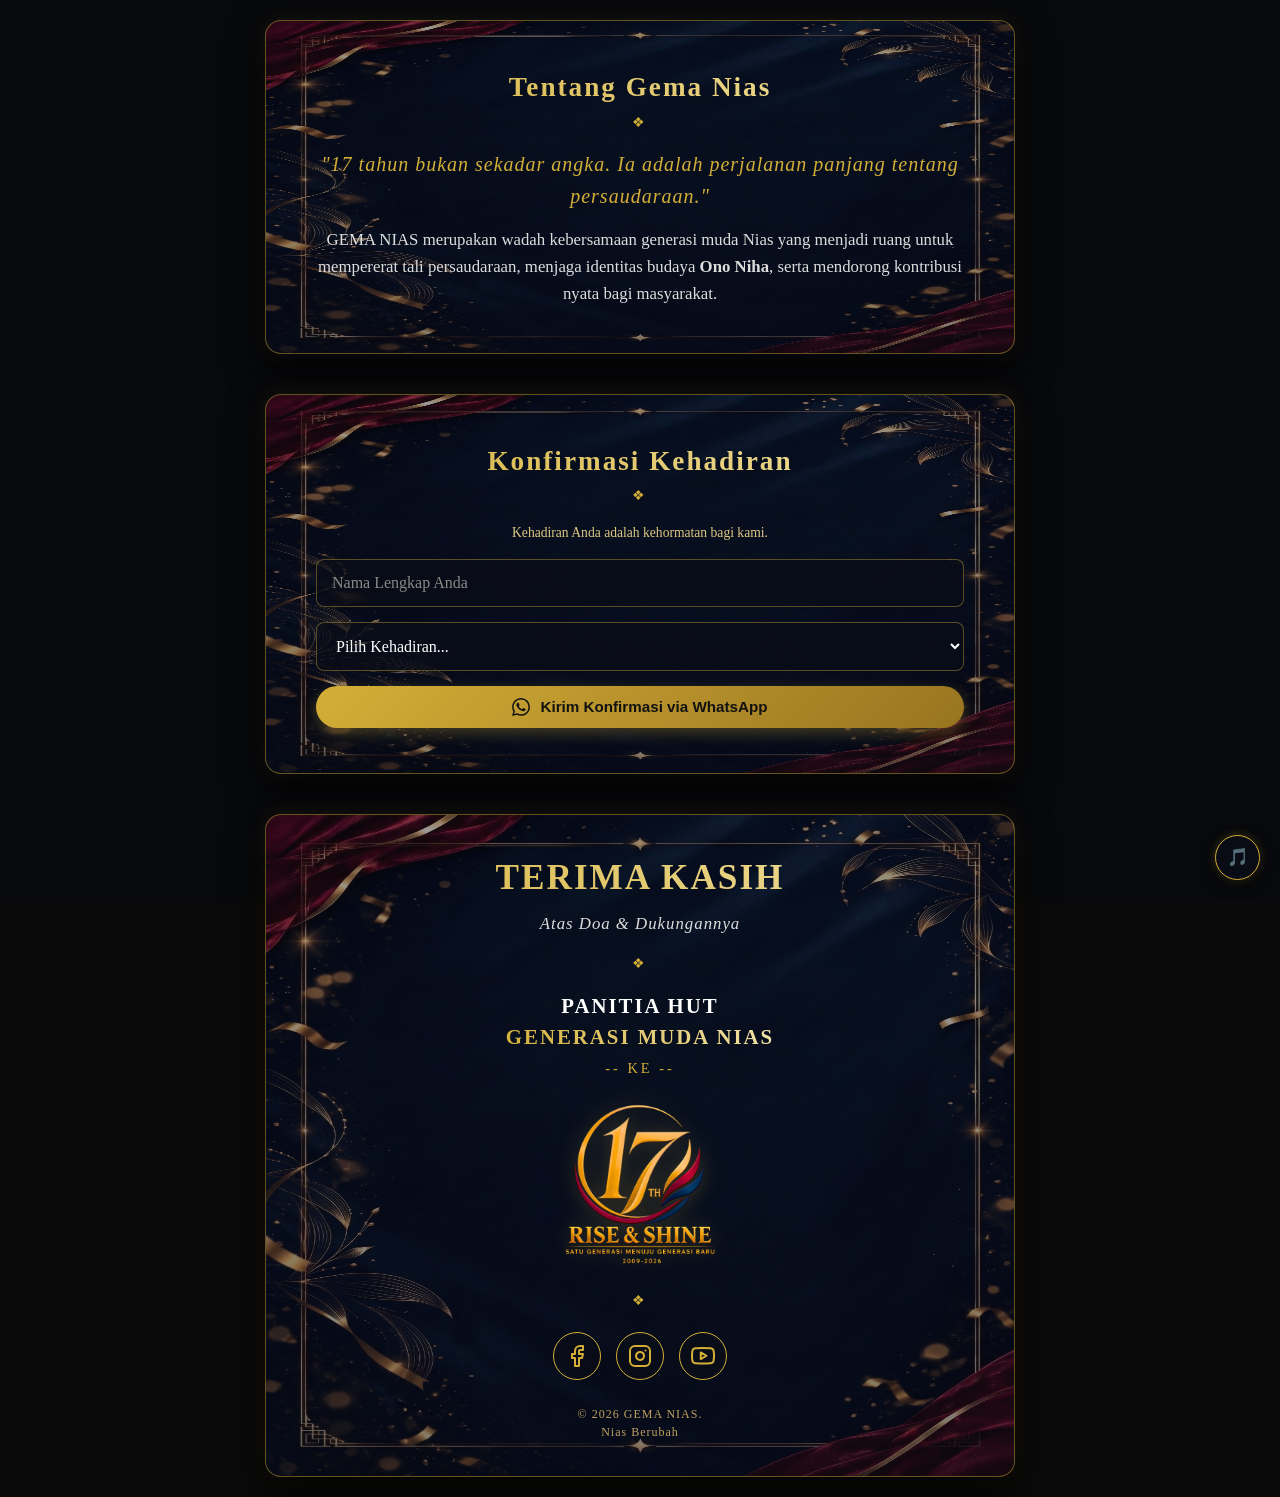
==== commit 9bf1d59f: "Update undangan.html" ====
--- a/undangan.html
+++ b/undangan.html
@@ -3,13 +3,26 @@
 <head>
     <meta charset="UTF-8">
     <meta name="viewport" content="width=device-width, initial-scale=1.0">
-    <title>Perayaan HUT GEMA NIAS ke-17</title>
+    <title>HUT GEMA NIAS KE-17 | Generasi Muda Nias</title>
+    
+    <link rel="preconnect" href="https://fonts.googleapis.com">
+    <link rel="preconnect" href="https://fonts.gstatic.com" crossorigin>
+    <link href="https://fonts.googleapis.com/css2?family=Playfair+Display:ital,wght@0,400;0,700;1,400&family=Montserrat:wght@300;400;600&display=swap" rel="stylesheet">
+<link rel="preconnect" href="https://fonts.googleapis.com">
+    <link rel="preconnect" href="https://fonts.gstatic.com" crossorigin>
+    <link href="https://fonts.googleapis.com/css2?family=Playfair+Display:ital,wght@0,400;0,700;1,400&family=Montserrat:wght@300;400;600&display=swap" rel="stylesheet">
+    
+    <!-- TAMBAHKAN BARIS INI UNTUK MEMUNCULKAN IKON MUSIK -->
+    <link rel="stylesheet" href="https://cdnjs.cloudflare.com/ajax/libs/font-awesome/6.4.0/css/all.min.css">
+    
+    <link rel="stylesheet" href="style.css">   
     <link rel="stylesheet" href="style.css">
-    <link rel="stylesheet" href="https://cdnjs.cloudflare.com/ajax/libs/font-awesome/6.4.0/css/all.min.css">
 </head>
 <body>
+
+   
  <!-- ISI UTAMA UNDANGAN -->
-<main id="main-content" style="display: none;">
+<main id="main-content">
     
   <!-- SECTION 1: HERO / HALAMAN UTAMA SETELAH DIBUKA -->
 <section class="main-hero reveal">
@@ -46,76 +59,80 @@
     </div>
 </section>
  <!-- SECTION 2: JADWAL ACARA & COUNTDOWN -->
-    <section class="full-screen-section reveal">
+    <section class="full-screen-section">
         <div class="invitation-card">
             
+            <!-- Judul ini dipasang di luar class "reveal" agar langsung kelihatan mengintip di bawah kartu pertama -->
             <h2 class="section-heading gold-text">Acara Puncak</h2>
             <div class="divider-line"><span>❖</span></div>
 
-         <!-- Detail Acara & Lokasi -->
-<div class="event-details-box">
-    <div class="event-item">
-        <div class="event-icon-svg">
-            <!-- Ikon Kalender Emas -->
-            <svg viewBox="0 0 24 24" fill="none" stroke="currentColor" stroke-width="2" stroke-linecap="round" stroke-linejoin="round"><rect x="3" y="4" width="18" height="18" rx="2" ry="2"></rect><line x1="16" y1="2" x2="16" y2="6"></line><line x1="8" y1="2" x2="8" y2="6"></line><line x1="3" y1="10" x2="21" y2="10"></line><path d="M8 14h.01M12 14h.01M16 14h.01M8 18h.01M12 18h.01M16 18h.01"/></svg>
-        </div>
-        <div class="event-text">
-            <h4>HARI / TANGGAL</h4>
-            <p>Sabtu, 14 November 2026</p>
-        </div>
-    </div>
-
-    <div class="event-item">
-        <div class="event-icon-svg">
-            <!-- Ikon Jam Emas -->
-            <svg viewBox="0 0 24 24" fill="none" stroke="currentColor" stroke-width="2" stroke-linecap="round" stroke-linejoin="round"><circle cx="12" cy="12" r="10"></circle><polyline points="12 6 12 12 16 14"></polyline></svg>
-        </div>
-        <div class="event-text">
-            <h4>WAKTU</h4>
-            <p>13.00 WIB - Selesai</p>
-        </div>
-    </div>
-
-    <div class="event-item">
-        <div class="event-icon-svg">
-            <!-- Ikon Lokasi / Peta Emas -->
-            <svg viewBox="0 0 24 24" fill="none" stroke="currentColor" stroke-width="2" stroke-linecap="round" stroke-linejoin="round"><path d="M21 10c0 7-9 13-9 13s-9-6-9-13a9 9 0 0 1 18 0z"></path><circle cx="12" cy="10" r="3"></circle></svg>
-        </div>
-        <div class="event-text">
-            <h4>LOKASI</h4>
-            <p>City Harvest Church Medan<br><small>Jl. Harmonika Baru No 52, Padang Bulan</small></p>
-        </div>
-    </div>
-
-    <!-- Tombol Google Maps Resmi -->
-    <a href="https://www.google.com/maps/place/CITY+HARVEST+Church+MEDAN/@3.5554095,98.6434655,911m/data=!3m2!1e3!4b1!4m6!3m5!1s0x30312f003a114291:0x9191488897e44b9!8m2!3d3.5554095!4d98.6460404!16s%2Fg%2F11y3rdqqyr?entry=ttu&g_ep=EgoyMDI2MTEwOS4wIKXMDSoASAFQAw%3D%3D" target="_blank" class="btn-location">
-        <svg style="width:16px; height:16px; margin-right:6px;" viewBox="0 0 24 24" fill="none" stroke="currentColor" stroke-width="2.5"><polygon points="3 6 9 3 15 6 21 3 21 18 15 21 9 18 3 21"></polygon><line x1="9" y1="3" x2="9" y2="18"></line><line x1="15" y1="6" x2="15" y2="21"></line></svg>
-        Lihat Lokasi (Google Maps)
-    </a>
-</div>
-          <!-- KOTAK COUNTDOWN TIMER KONTEN 2 -->
-<div class="countdown-wrapper">
-    <h3 class="countdown-title">Menuju Hari Puncak</h3>
-    <div class="timer-grid">
-        <div class="timer-box">
-            <span id="days-2" class="timer-number">00</span>
-            <span class="timer-label">Hari</span>
-        </div>
-        <div class="timer-box">
-            <span id="hours-2" class="timer-number">00</span>
-            <span class="timer-label">Jam</span>
-        </div>
-        <div class="timer-box">
-            <span id="minutes-2" class="timer-number">00</span>
-            <span class="timer-label">Menit</span>
-        </div>
-        <div class="timer-box">
-            <span id="seconds-2" class="timer-number">00</span>
-            <span class="timer-label">Detik</span>
-        </div>
-    </div>
-    <p class="countdown-subtitle">Menuju HUT Gema Nias ke-17</p>
-</div>
+            <!-- Bagian isi ini dibungkus class "reveal" agar baru muncul animasinya saat di-swipe/scroll ke atas -->
+            <div class="reveal">
+                <!-- Detail Acara & Lokasi -->
+                <div class="event-details-box">
+                    <div class="event-item">
+                        <div class="event-icon-svg">
+                            <svg viewBox="0 0 24 24" fill="none" stroke="currentColor" stroke-width="2" stroke-linecap="round" stroke-linejoin="round"><rect x="3" y="4" width="18" height="18" rx="2" ry="2"></rect><line x1="16" y1="2" x2="16" y2="6"></line><line x1="8" y1="2" x2="8" y2="6"></line><line x1="3" y1="10" x2="21" y2="10"></line><path d="M8 14h.01M12 14h.01M16 14h.01M8 18h.01M12 18h.01M16 18h.01"/></svg>
+                        </div>
+                        <div class="event-text">
+                            <h4>HARI / TANGGAL</h4>
+                            <p>Sabtu, 14 November 2026</p>
+                        </div>
+                    </div>
+
+                    <div class="event-item">
+                        <div class="event-icon-svg">
+                            <svg viewBox="0 0 24 24" fill="none" stroke="currentColor" stroke-width="2" stroke-linecap="round" stroke-linejoin="round"><circle cx="12" cy="12" r="10"></circle><polyline points="12 6 12 12 16 14"></polyline></svg>
+                        </div>
+                        <div class="event-text">
+                            <h4>WAKTU</h4>
+                            <p>13.00 WIB - Selesai</p>
+                        </div>
+                    </div>
+
+                    <div class="event-item">
+                        <div class="event-icon-svg">
+                            <svg viewBox="0 0 24 24" fill="none" stroke="currentColor" stroke-width="2" stroke-linecap="round" stroke-linejoin="round"><path d="M21 10c0 7-9 13-9 13s-9-6-9-13a9 9 0 0 1 18 0z"></path><circle cx="12" cy="10" r="3"></circle></svg>
+                        </div>
+                        <div class="event-text">
+                            <h4>LOKASI</h4>
+                            <p>City Harvest Church Medan<br><small>Jl. Harmonika Baru No 52, Padang Bulan</small></p>
+                        </div>
+                    </div>
+
+                    <!-- Tombol Google Maps Resmi -->
+                    <a href="https://www.google.com/maps/place/CITY+HARVEST+Church+MEDAN/@3.5554095,98.6434655,911m/data=!3m2!1e3!4b1!4m6!3m5!1s0x30312f003a114291:0x9191488897e44b9!8m2!3d3.5554095!4d98.6460404!16s%2Fg%2F11y3rdqqyr?entry=ttu&g_ep=EgoyMDI2MTEwOS4wIKXMDSoASAFQAw%3D%3D" target="_blank" class="btn-location">
+                        <svg style="width:16px; height:16px; margin-right:6px;" viewBox="0 0 24 24" fill="none" stroke="currentColor" stroke-width="2.5"><polygon points="3 6 9 3 15 6 21 3 21 18 15 21 9 18 3 21"></polygon><line x1="9" y1="3" x2="9" y2="18"></line><line x1="15" y1="6" x2="15" y2="21"></line></svg>
+                        Lihat Lokasi (Google Maps)
+                    </a>
+                </div>
+
+                <!-- KOTAK COUNTDOWN TIMER KONTEN 2 -->
+                <div class="countdown-wrapper">
+                    <h3 class="countdown-title">Menuju Hari Puncak</h3>
+                    <div class="timer-grid">
+                        <div class="timer-box">
+                            <span id="days-2" class="timer-number">00</span>
+                            <span class="timer-label">Hari</span>
+                        </div>
+                        <div class="timer-box">
+                            <span id="hours-2" class="timer-number">00</span>
+                            <span class="timer-label">Jam</span>
+                        </div>
+                        <div class="timer-box">
+                            <span id="minutes-2" class="timer-number">00</span>
+                            <span class="timer-label">Menit</span>
+                        </div>
+                        <div class="timer-box">
+                            <span id="seconds-2" class="timer-number">00</span>
+                            <span class="timer-label">Detik</span>
+                        </div>
+                    </div>
+                    <p class="countdown-subtitle">Menuju HUT Gema Nias ke-17</p>
+                </div>
+            </div>
+
+        </div>
     </section>
 
 
@@ -274,6 +291,7 @@
                 </div>
                 <button type="submit" class="btn-rsvp">
                     <svg viewBox="0 0 24 24" fill="currentColor" width="18" height="18">
+                   
                         <path d="M17.472 14.382c-.297-.149-1.758-.867-2.03-.967-.273-.099-.471-.148-.67.15-.197.297-.767.966-.94 1.164-.173.199-.347.223-.644.075-.297-.15-1.255-.463-2.39-1.475-.888-.788-1.487-1.761-1.66-2.059-.173-.297-.018-.458.13-.606.134-.133.298-.347.446-.52.149-.174.198-.298.298-.497.099-.198.05-.371-.025-.52-.075-.149-.669-1.612-.916-2.207-.242-.579-.487-.5-.669-.51a12.8 12.8 0 0 0-.57-.01c-.198 0-.52.074-.792.372-.272.297-1.04 1.016-1.04 2.479 0 1.462 1.065 2.875 1.213 3.074.149.198 2.096 3.2 5.077 4.487.709.306 1.262.489 1.694.625.712.227 1.36.195 1.871.118.571-.085 1.758-.719 2.006-1.413.248-.694.248-1.289.173-1.413-.074-.124-.272-.198-.57-.347m-5.421 7.403h-.004a9.87 9.87 0 0 1-5.031-1.378l-.361-.214-3.741.982.998-3.648-.235-.374a9.86 9.86 0 0 1-1.51-5.26c.001-5.45 4.436-9.884 9.888-9.884 2.64 0 5.122 1.03 6.988 2.898a9.825 9.825 0 0 1 2.893 6.994c-.003 5.45-4.437 9.884-9.885 9.884m8.413-18.297A11.815 11.815 0 0 0 12.052 0C5.495 0 .16 5.335.157 11.892c0 2.096.547 4.142 1.588 5.945L.057 24l6.305-1.654a11.882 11.882 0 0 0 5.683 1.448h.005c6.554 0 11.89-5.335 11.893-11.893a11.821 11.821 0 0 0-3.48-8.413Z"/>
                     </svg>
                     Kirim Konfirmasi via WhatsApp
@@ -301,27 +319,27 @@
 
             <div class="divider-line" style="margin: 15px 0;"><span>❖</span></div>
 
-           <!-- Ikon Media Sosial Menggunakan SVG (Dijamin Muncul) -->
+          <!-- Ikon Media Sosial Menggunakan SVG (Dijamin Muncul) -->
             <div class="social-media-links">
-                
+
                 <!-- Ikon Facebook -->
-                <a href="#" target="_blank" class="social-icon" title="Facebook">
+                <a href="https://www.facebook.com/share/19fynKsHG8/" target="_blank" class="social-icon" title="Facebook">
                     <svg viewBox="0 0 24 24" fill="none" stroke="currentColor" stroke-width="2" stroke-linecap="round" stroke-linejoin="round">
                         <path d="M18 2h-3a5 5 0 0 0-5 5v3H7v4h3v8h4v-8h3l1-4h-4V7a1 1 0 0 1 1-1h3z"></path>
                     </svg>
                 </a>
-                
+
                 <!-- Ikon Instagram -->
-                <a href="#" target="_blank" class="social-icon" title="Instagram">
+                <a href="https://www.instagram.com/gema_nias?srtk=YXBjZnEycXczcDZt" target="_blank" class="social-icon" title="Instagram">
                     <svg viewBox="0 0 24 24" fill="none" stroke="currentColor" stroke-width="2" stroke-linecap="round" stroke-linejoin="round">
                         <rect x="2" y="2" width="20" height="20" rx="5" ry="5"></rect>
                         <path d="M16 11.37A4 4 0 1 1 12.63 8 4 4 0 0 1 16 11.37z"></path>
                         <line x1="17.5" y1="6.5" x2="17.51" y2="6.5"></line>
                     </svg>
                 </a>
-                
+
                 <!-- Ikon YouTube -->
-                <a href="#" target="_blank" class="social-icon" title="YouTube">
+                <a href="https://youtube.com/@generasimudanias4879?si=IH21ylXqEhVYnL6t" target="_blank" class="social-icon" title="YouTube">
                     <svg viewBox="0 0 24 24" fill="none" stroke="currentColor" stroke-width="2" stroke-linecap="round" stroke-linejoin="round">
                         <path d="M22.54 6.42a2.78 2.78 0 0 0-1.94-2C18.88 4 12 4 12 4s-6.88 0-8.6.46a2.78 2.78 0 0 0-1.94 2A29 29 0 0 0 1 11.75a29 29 0 0 0 .46 5.33A2.78 2.78 0 0 0 3.4 19c1.72.46 8.6.46 8.6.46s6.88 0 8.6-.46a2.78 2.78 0 0 0 1.94-2 29 29 0 0 0 .46-5.33 29 29 0 0 0-.46-5.33z"></path>
                         <polygon points="9.75 15.02 15.5 11.75 9.75 8.48 9.75 15.02"></polygon>
@@ -329,24 +347,21 @@
                 </a>
 
             </div>
-
-        </div>
-    </section>
-
-       <!-- FOOTER / CATATAN KAKI -->
-        <footer class="footer-section reveal">
-            <h2 class="gold-text footer-title">GEMA NIAS</h2>
-            <p class="footer-subtitle">Generasi Muda Nias</p>
-            <div class="footer-divider"><span>✦</span></div>
-            <p class="footer-copy">© 2026 GEMA NIAS.<br>Nias Berubah</p>
-        </footer>
+              <div style="margin-top: 25px; font-size: 0.75rem; color: #bfa15f; letter-spacing: 1px; line-height: 1.5;">
+                <p>© 2026 GEMA NIAS.<br>Nias Berubah</p>
+            </div>
+
+        </div>
+    </section>
+
+    
     </div>
 
-
-    <!-- Audio Isi -->
-    <audio id="bg-music" src="assets/audio/ono-niha.mp3" preload="auto" loop></audio>
-    <button id="music-btn" class="music-toggle" title="Putar / Jeda Musik"><i class="fa-solid fa-music"></i></button>
+    <!-- AUDIO / PLAYLIST 2 LAGU -->
+    <audio id="bg-music" preload="auto"></audio>
+    
+    <button id="music-btn" class="music-toggle" style="display:none;" title="Putar / Jeda Musik">🎵</button>
 
     <script src="script.js"></script>
 </body>
-</html>+</html>
--- a/style.css
+++ b/style.css
@@ -172,29 +172,35 @@
     text-shadow: 0 2px 6px rgba(0, 0, 0, 0.8);
 }
 
-/* --- BUTTONS --- */
+/* --- TOMBOL BUKA UNDANGAN (SOLID GOLD) --- */
 .btn-primary {
-    background: rgba(10, 10, 10, 0.5);
-    color: var(--gold-primary);
-    border: 1px solid var(--gold-primary);
-    padding: 15px 40px;
+    background: #C9A64E !important; 
+    color: #000000 !important; 
+    border: none !important;
+    padding: 15px 45px;
     font-family: 'Montserrat', sans-serif;
-    font-size: 1rem; 
-    letter-spacing: 2px;
-    border-radius: 30px; 
+    font-size: 1.05rem; 
+    font-weight: 700;
+    letter-spacing: 3px; 
+    border-radius: 50px; 
     cursor: pointer;
-    transition: all 0.4s ease;
     text-transform: uppercase;
-    backdrop-filter: blur(4px);
-    box-shadow: 0 4px 15px rgba(0, 0, 0, 0.5);
+    box-shadow: 0 6px 15px rgba(0, 0, 0, 0.5); 
+    transition: all 0.3s ease;
 }
 
 .btn-primary:hover {
-    background: var(--gold-primary); 
-    color: var(--dark-bg);
-    box-shadow: 0 0 25px rgba(212, 175, 55, 0.7);
-    transform: translateY(-3px);
-}
+    background: #E8C468 !important; 
+    color: #000000 !important;
+    transform: translateY(-3px) scale(1.03); 
+    box-shadow: 0 10px 25px rgba(201, 166, 78, 0.6); 
+}
+@keyframes pulse-btn {
+    0% { box-shadow: 0 0 0 0 rgba(212, 175, 55, 0.7); }
+    70% { box-shadow: 0 0 0 15px rgba(212, 175, 55, 0); }
+    100% { box-shadow: 0 0 0 0 rgba(212, 175, 55, 0); }
+}
+
 
 /* --- ANIMASI TEKS MASUK (FADE UP) --- */
 .fade-up { 
@@ -786,13 +792,26 @@
     display: flex;
     justify-content: center;
     align-items: center;
+    flex-wrap: wrap; /* MEMBUAT TEKS BISA TURUN BARIS DI HP */
     gap: 8px;
     font-size: 0.75rem;
     font-weight: 700;
-    letter-spacing: 1.5px;
+    letter-spacing: 1px;
     margin-bottom: 20px;
     text-transform: uppercase;
     animation: fadeInPillars 1.5s ease-in-out infinite alternate;
+    padding: 0 10px; /* Memberi jarak aman dari tepi layar */
+    text-align: center;
+}
+/* Khusus untuk HP dengan layar sempit */
+@media (max-width: 430px) {
+    .animated-pillars {
+        font-size: 0.55rem; /* Mengecilkan teks di layar HP */
+        gap: 4px; /* Merapatkan jarak antar kata */
+    }
+    .animated-pillars .dot {
+        margin: 0 2px;
+    }
 }
 
 .animated-pillars .collab { color: #4facfe; }   /* Biru Elegan */
@@ -2000,4 +2019,15 @@
         width: 120px;
         padding: 20px;
     }
-}+}
+/* --- PERBAIKAN KONTEN 1 (NAIK & BACKGROUND TERANG) --- */
+.main-hero {
+    /* Menerangkan background agar warnanya sama persis dengan kartu */
+    background-image: linear-gradient(rgba(10, 15, 28, 0.4), rgba(10, 15, 28, 0.5)), url('assets/images/card.jpg') !important;
+    
+    /* Membuka kunci posisi tengah agar kartu bisa ditarik ke atas */
+    align-items: flex-start !important; 
+    
+    /* Jarak kartu dari ujung atas layar. (Ubah jadi 5vh jika ingin lebih naik lagi) */
+    padding-top: 8vh !important; 
+}
--- a/style.css
+++ b/style.css
@@ -172,29 +172,35 @@
     text-shadow: 0 2px 6px rgba(0, 0, 0, 0.8);
 }
 
-/* --- BUTTONS --- */
+/* --- TOMBOL BUKA UNDANGAN (SOLID GOLD) --- */
 .btn-primary {
-    background: rgba(10, 10, 10, 0.5);
-    color: var(--gold-primary);
-    border: 1px solid var(--gold-primary);
-    padding: 15px 40px;
+    background: #C9A64E !important; 
+    color: #000000 !important; 
+    border: none !important;
+    padding: 15px 45px;
     font-family: 'Montserrat', sans-serif;
-    font-size: 1rem; 
-    letter-spacing: 2px;
-    border-radius: 30px; 
+    font-size: 1.05rem; 
+    font-weight: 700;
+    letter-spacing: 3px; 
+    border-radius: 50px; 
     cursor: pointer;
-    transition: all 0.4s ease;
     text-transform: uppercase;
-    backdrop-filter: blur(4px);
-    box-shadow: 0 4px 15px rgba(0, 0, 0, 0.5);
+    box-shadow: 0 6px 15px rgba(0, 0, 0, 0.5); 
+    transition: all 0.3s ease;
 }
 
 .btn-primary:hover {
-    background: var(--gold-primary); 
-    color: var(--dark-bg);
-    box-shadow: 0 0 25px rgba(212, 175, 55, 0.7);
-    transform: translateY(-3px);
-}
+    background: #E8C468 !important; 
+    color: #000000 !important;
+    transform: translateY(-3px) scale(1.03); 
+    box-shadow: 0 10px 25px rgba(201, 166, 78, 0.6); 
+}
+@keyframes pulse-btn {
+    0% { box-shadow: 0 0 0 0 rgba(212, 175, 55, 0.7); }
+    70% { box-shadow: 0 0 0 15px rgba(212, 175, 55, 0); }
+    100% { box-shadow: 0 0 0 0 rgba(212, 175, 55, 0); }
+}
+
 
 /* --- ANIMASI TEKS MASUK (FADE UP) --- */
 .fade-up { 
@@ -786,13 +792,26 @@
     display: flex;
     justify-content: center;
     align-items: center;
+    flex-wrap: wrap; /* MEMBUAT TEKS BISA TURUN BARIS DI HP */
     gap: 8px;
     font-size: 0.75rem;
     font-weight: 700;
-    letter-spacing: 1.5px;
+    letter-spacing: 1px;
     margin-bottom: 20px;
     text-transform: uppercase;
     animation: fadeInPillars 1.5s ease-in-out infinite alternate;
+    padding: 0 10px; /* Memberi jarak aman dari tepi layar */
+    text-align: center;
+}
+/* Khusus untuk HP dengan layar sempit */
+@media (max-width: 430px) {
+    .animated-pillars {
+        font-size: 0.55rem; /* Mengecilkan teks di layar HP */
+        gap: 4px; /* Merapatkan jarak antar kata */
+    }
+    .animated-pillars .dot {
+        margin: 0 2px;
+    }
 }
 
 .animated-pillars .collab { color: #4facfe; }   /* Biru Elegan */
@@ -2000,4 +2019,15 @@
         width: 120px;
         padding: 20px;
     }
-}+}
+/* --- PERBAIKAN KONTEN 1 (NAIK & BACKGROUND TERANG) --- */
+.main-hero {
+    /* Menerangkan background agar warnanya sama persis dengan kartu */
+    background-image: linear-gradient(rgba(10, 15, 28, 0.4), rgba(10, 15, 28, 0.5)), url('assets/images/card.jpg') !important;
+    
+    /* Membuka kunci posisi tengah agar kartu bisa ditarik ke atas */
+    align-items: flex-start !important; 
+    
+    /* Jarak kartu dari ujung atas layar. (Ubah jadi 5vh jika ingin lebih naik lagi) */
+    padding-top: 8vh !important; 
+}
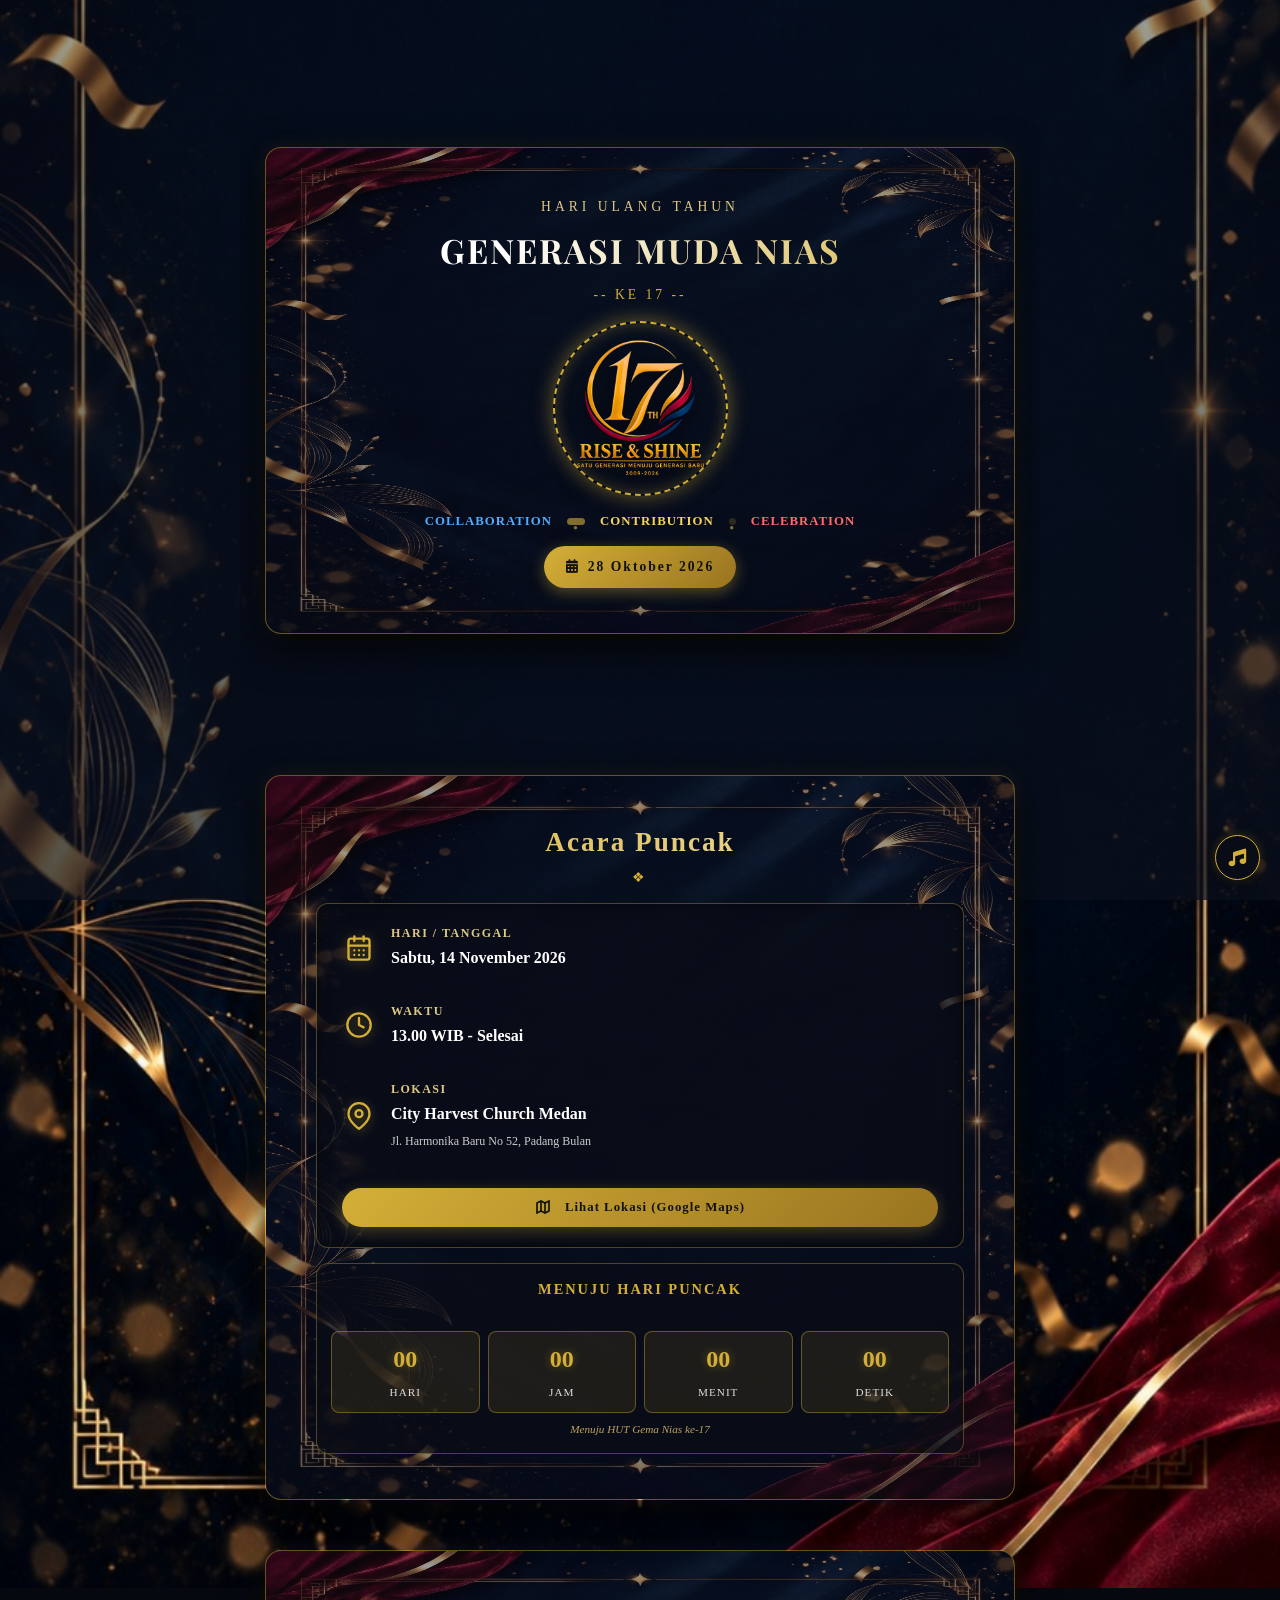
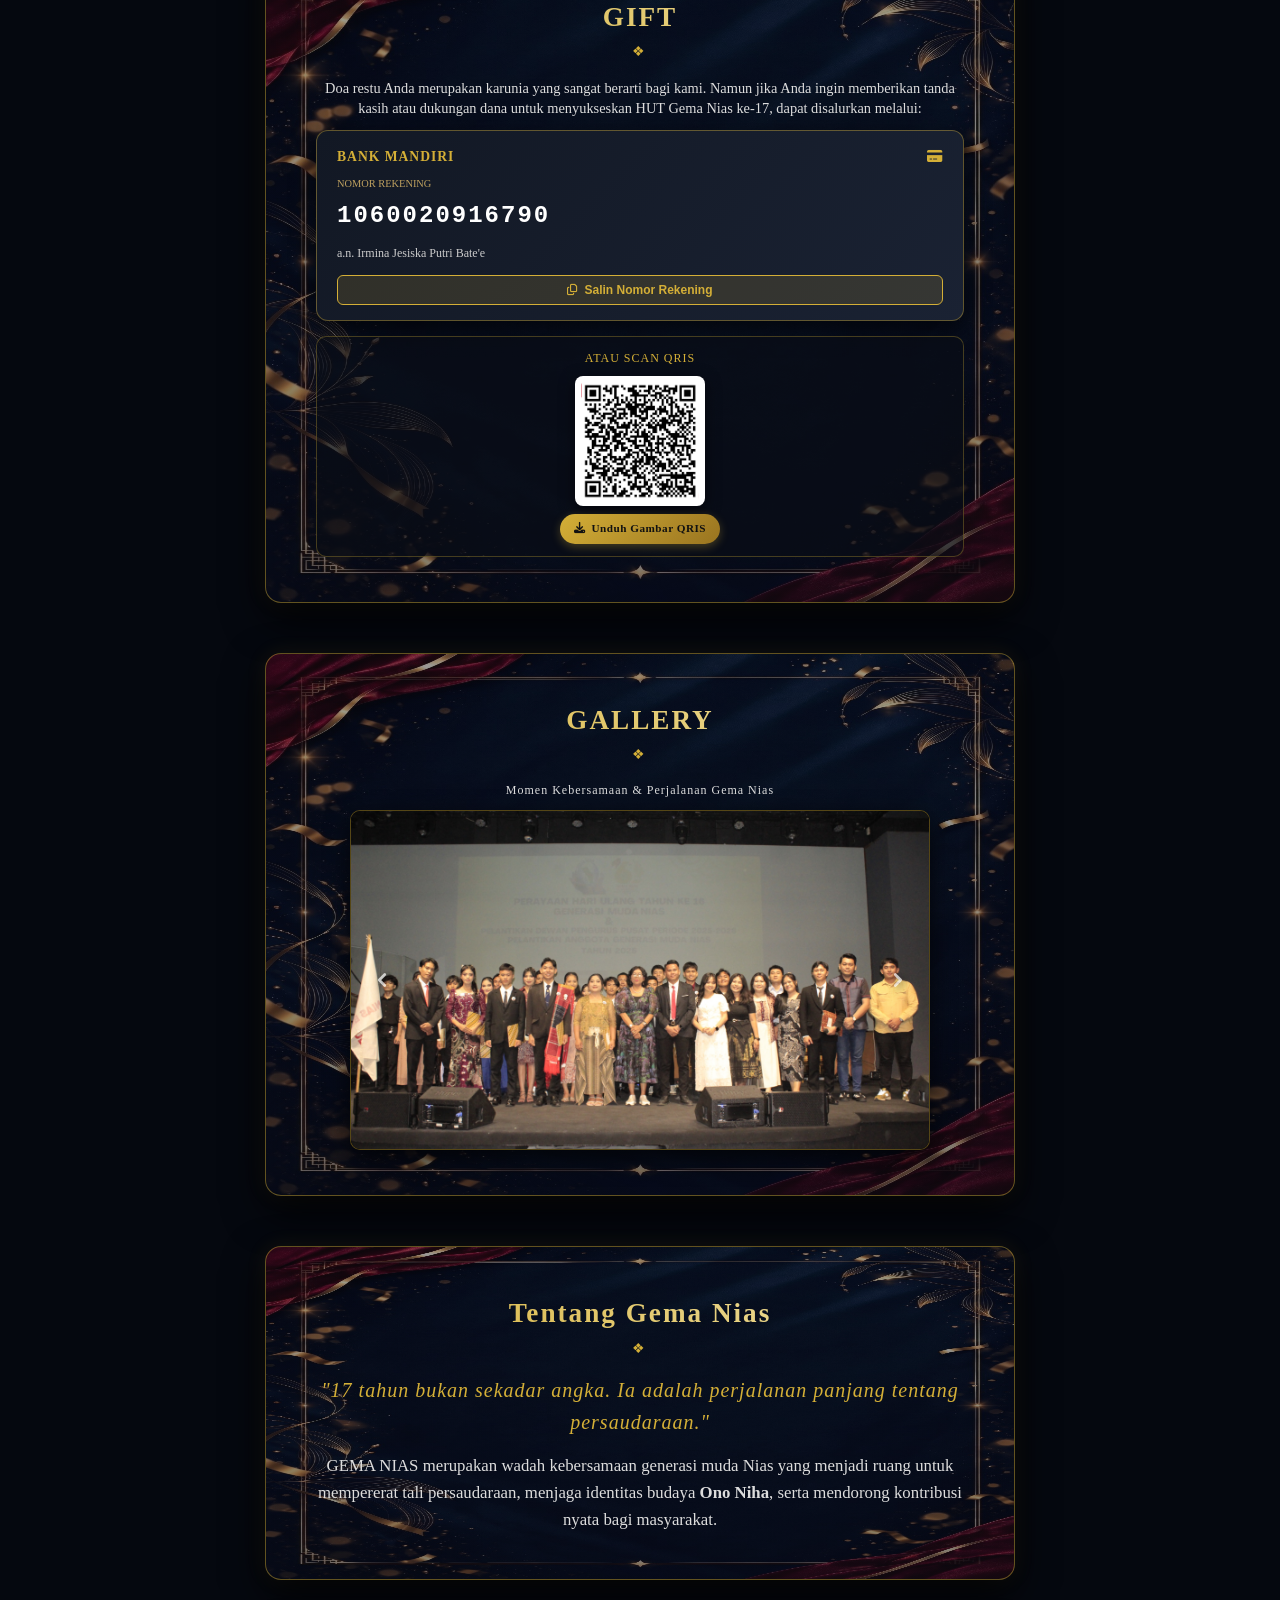
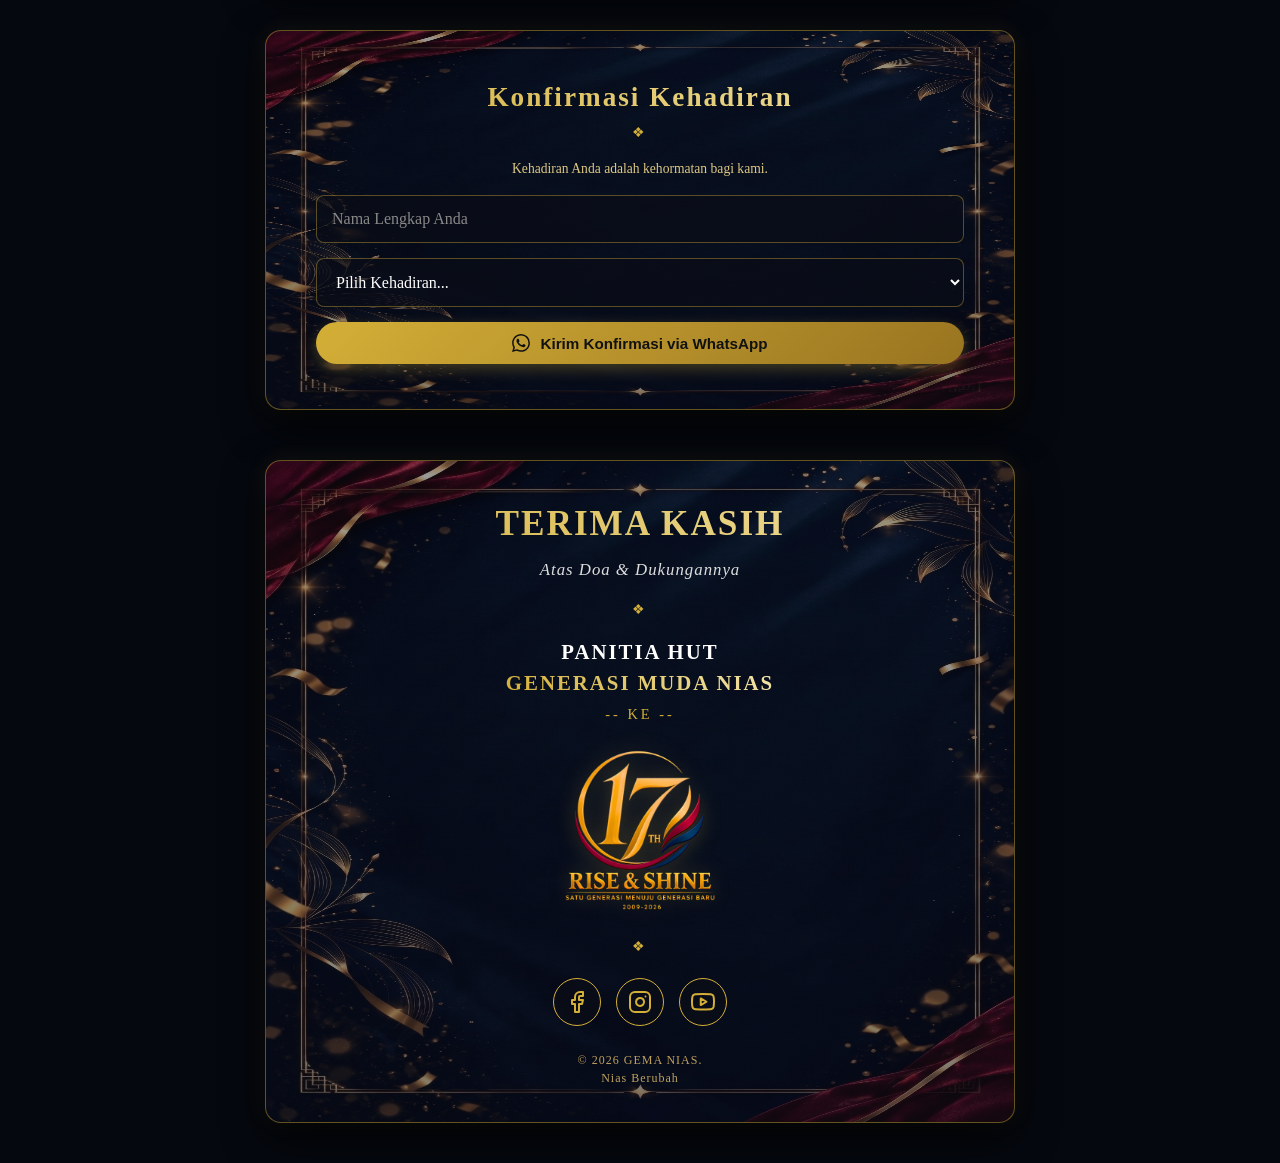
==== commit 5ec98961: "Update undangan.html" ====
--- a/undangan.html
+++ b/undangan.html
@@ -319,7 +319,7 @@
 
             <div class="divider-line" style="margin: 15px 0;"><span>❖</span></div>
 
-          <!-- Ikon Media Sosial Menggunakan SVG (Dijamin Muncul) -->
+      
             <div class="social-media-links">
 
                 <!-- Ikon Facebook -->
--- a/style.css
+++ b/style.css
@@ -53,7 +53,7 @@
 /* Mengatur kontainer utama agar tidak ada jarak spasi hitam berlebih */
 #main-content {
     width: 100%;
-    display: none; /* Diatur otomatis oleh JS routing */
+    display: block; /* Diatur otomatis oleh JS routing */
 }
 
 h1, h2 { 
@@ -2020,14 +2020,81 @@
         padding: 20px;
     }
 }
-/* --- PERBAIKAN KONTEN 1 (NAIK & BACKGROUND TERANG) --- */
+/* =======================================================
+   FINALISASI BACKGROUND BODY & POSISI KARTU ATAS
+   ======================================================= */
+
+/* 1. Background Paling Belakang (Body) diseragamkan untuk semua konten & perangkat */
+body {
+    background-image: linear-gradient(rgba(10, 15, 28, 0.4), rgba(10, 15, 28, 0.7)), url('assets/images/lompat-batu-mobile.jpg') !important;
+    background-size: cover !important;
+    background-position: center !important;
+    background-attachment: fixed !important; /* Latar belakang diam saat digeser */
+    background-color: #05080f !important;
+}
+
+/* 2. Menghapus background dari semua section agar tembus pandang ke gambar Body */
+.main-hero, 
+.countdown-section, 
+.full-screen-section {
+    background: transparent !important;
+    background-image: none !important;
+    background-color: transparent !important;
+}
+
+/* 3. Menarik Kartu Konten 1 ke atas dan membiarkan Konten 2 mengintip di bawah (Portrait) */
 .main-hero {
-    /* Menerangkan background agar warnanya sama persis dengan kartu */
-    background-image: linear-gradient(rgba(10, 15, 28, 0.4), rgba(10, 15, 28, 0.5)), url('assets/images/card.jpg') !important;
+    align-items: flex-start !important; /* Melepas posisi tengah, menarik kartu ke atas */
+    padding-top: 6vh !important;        /* Jarak kartu pertama dari atas layar */
+    min-height: auto !important;        /* Tidak memaksakan 1 layar penuh agar kartu 2 bisa ngintip */
+    padding-bottom: 20px !important;
+}
+
+/* 4. Mengatur jarak antar kartu selanjutnya agar rapi saat di-swipe */
+.full-screen-section {
+    padding-top: 20px !important;
+    padding-bottom: 40px !important;
+    min-height: auto !important;
+}
+
+/* 5. Penyesuaian khusus di layar Laptop/PC (Landscape) */
+@media (min-width: 768px) {
+    .main-hero {
+        padding-top: 10vh !important; /* Sedikit lebih turun di laptop agar proporsional */
+        padding-bottom: 40px !important;
+    }
+}
+
+/* Memastikan halaman pertama (Cover) pas memenuhi layar HP dengan kartu di atas */
+.main-hero {
+    min-height: 92vh !important; /* Sengaja disisakan sedikit agar judul kartu 2 kelihatan mengintip */
+    padding-bottom: 50px !important; 
+}
+/* =======================================================
+   PENYESUAIAN JARAK RAPAT ANTARA KARTU 1 DAN KARTU 2
+   ======================================================= */
+
+/* Merapatkan jarak section pertama di HP agar kartu 2 tidak terlalu jauh di bawah */
+@media (max-width: 767px) {
+    .main-hero {
+        min-height: 85vh !important; /* Mengurangi tinggi section 1 agar kartu 2 naik mendekat */
+        padding-bottom: 20px !important;
+    }
     
-    /* Membuka kunci posisi tengah agar kartu bisa ditarik ke atas */
-    align-items: flex-start !important; 
-    
-    /* Jarak kartu dari ujung atas layar. (Ubah jadi 5vh jika ingin lebih naik lagi) */
-    padding-top: 8vh !important; 
-}
+    .full-screen-section {
+        padding-top: 10px !important; /* Merapatkan jarak atas section 2 */
+    }
+}
+
+@media (min-width: 768px) {
+    .main-hero {
+        min-height: 85vh !important; /* Membuat tinggi section pertama pas, tidak kepanjangan */
+        padding-top: 4vh !important;   
+        padding-bottom: 20px !important;
+    }
+
+    .full-screen-section {
+        padding-top: 10px !important;  /* Merapatkan jarak section kedua agar kartu mengintip rapat */
+        padding-bottom: 40px !important;
+    }
+}
--- a/style.css
+++ b/style.css
@@ -53,7 +53,7 @@
 /* Mengatur kontainer utama agar tidak ada jarak spasi hitam berlebih */
 #main-content {
     width: 100%;
-    display: none; /* Diatur otomatis oleh JS routing */
+    display: block; /* Diatur otomatis oleh JS routing */
 }
 
 h1, h2 { 
@@ -2020,14 +2020,81 @@
         padding: 20px;
     }
 }
-/* --- PERBAIKAN KONTEN 1 (NAIK & BACKGROUND TERANG) --- */
+/* =======================================================
+   FINALISASI BACKGROUND BODY & POSISI KARTU ATAS
+   ======================================================= */
+
+/* 1. Background Paling Belakang (Body) diseragamkan untuk semua konten & perangkat */
+body {
+    background-image: linear-gradient(rgba(10, 15, 28, 0.4), rgba(10, 15, 28, 0.7)), url('assets/images/lompat-batu-mobile.jpg') !important;
+    background-size: cover !important;
+    background-position: center !important;
+    background-attachment: fixed !important; /* Latar belakang diam saat digeser */
+    background-color: #05080f !important;
+}
+
+/* 2. Menghapus background dari semua section agar tembus pandang ke gambar Body */
+.main-hero, 
+.countdown-section, 
+.full-screen-section {
+    background: transparent !important;
+    background-image: none !important;
+    background-color: transparent !important;
+}
+
+/* 3. Menarik Kartu Konten 1 ke atas dan membiarkan Konten 2 mengintip di bawah (Portrait) */
 .main-hero {
-    /* Menerangkan background agar warnanya sama persis dengan kartu */
-    background-image: linear-gradient(rgba(10, 15, 28, 0.4), rgba(10, 15, 28, 0.5)), url('assets/images/card.jpg') !important;
+    align-items: flex-start !important; /* Melepas posisi tengah, menarik kartu ke atas */
+    padding-top: 6vh !important;        /* Jarak kartu pertama dari atas layar */
+    min-height: auto !important;        /* Tidak memaksakan 1 layar penuh agar kartu 2 bisa ngintip */
+    padding-bottom: 20px !important;
+}
+
+/* 4. Mengatur jarak antar kartu selanjutnya agar rapi saat di-swipe */
+.full-screen-section {
+    padding-top: 20px !important;
+    padding-bottom: 40px !important;
+    min-height: auto !important;
+}
+
+/* 5. Penyesuaian khusus di layar Laptop/PC (Landscape) */
+@media (min-width: 768px) {
+    .main-hero {
+        padding-top: 10vh !important; /* Sedikit lebih turun di laptop agar proporsional */
+        padding-bottom: 40px !important;
+    }
+}
+
+/* Memastikan halaman pertama (Cover) pas memenuhi layar HP dengan kartu di atas */
+.main-hero {
+    min-height: 92vh !important; /* Sengaja disisakan sedikit agar judul kartu 2 kelihatan mengintip */
+    padding-bottom: 50px !important; 
+}
+/* =======================================================
+   PENYESUAIAN JARAK RAPAT ANTARA KARTU 1 DAN KARTU 2
+   ======================================================= */
+
+/* Merapatkan jarak section pertama di HP agar kartu 2 tidak terlalu jauh di bawah */
+@media (max-width: 767px) {
+    .main-hero {
+        min-height: 85vh !important; /* Mengurangi tinggi section 1 agar kartu 2 naik mendekat */
+        padding-bottom: 20px !important;
+    }
     
-    /* Membuka kunci posisi tengah agar kartu bisa ditarik ke atas */
-    align-items: flex-start !important; 
-    
-    /* Jarak kartu dari ujung atas layar. (Ubah jadi 5vh jika ingin lebih naik lagi) */
-    padding-top: 8vh !important; 
-}
+    .full-screen-section {
+        padding-top: 10px !important; /* Merapatkan jarak atas section 2 */
+    }
+}
+
+@media (min-width: 768px) {
+    .main-hero {
+        min-height: 85vh !important; /* Membuat tinggi section pertama pas, tidak kepanjangan */
+        padding-top: 4vh !important;   
+        padding-bottom: 20px !important;
+    }
+
+    .full-screen-section {
+        padding-top: 10px !important;  /* Merapatkan jarak section kedua agar kartu mengintip rapat */
+        padding-bottom: 40px !important;
+    }
+}
